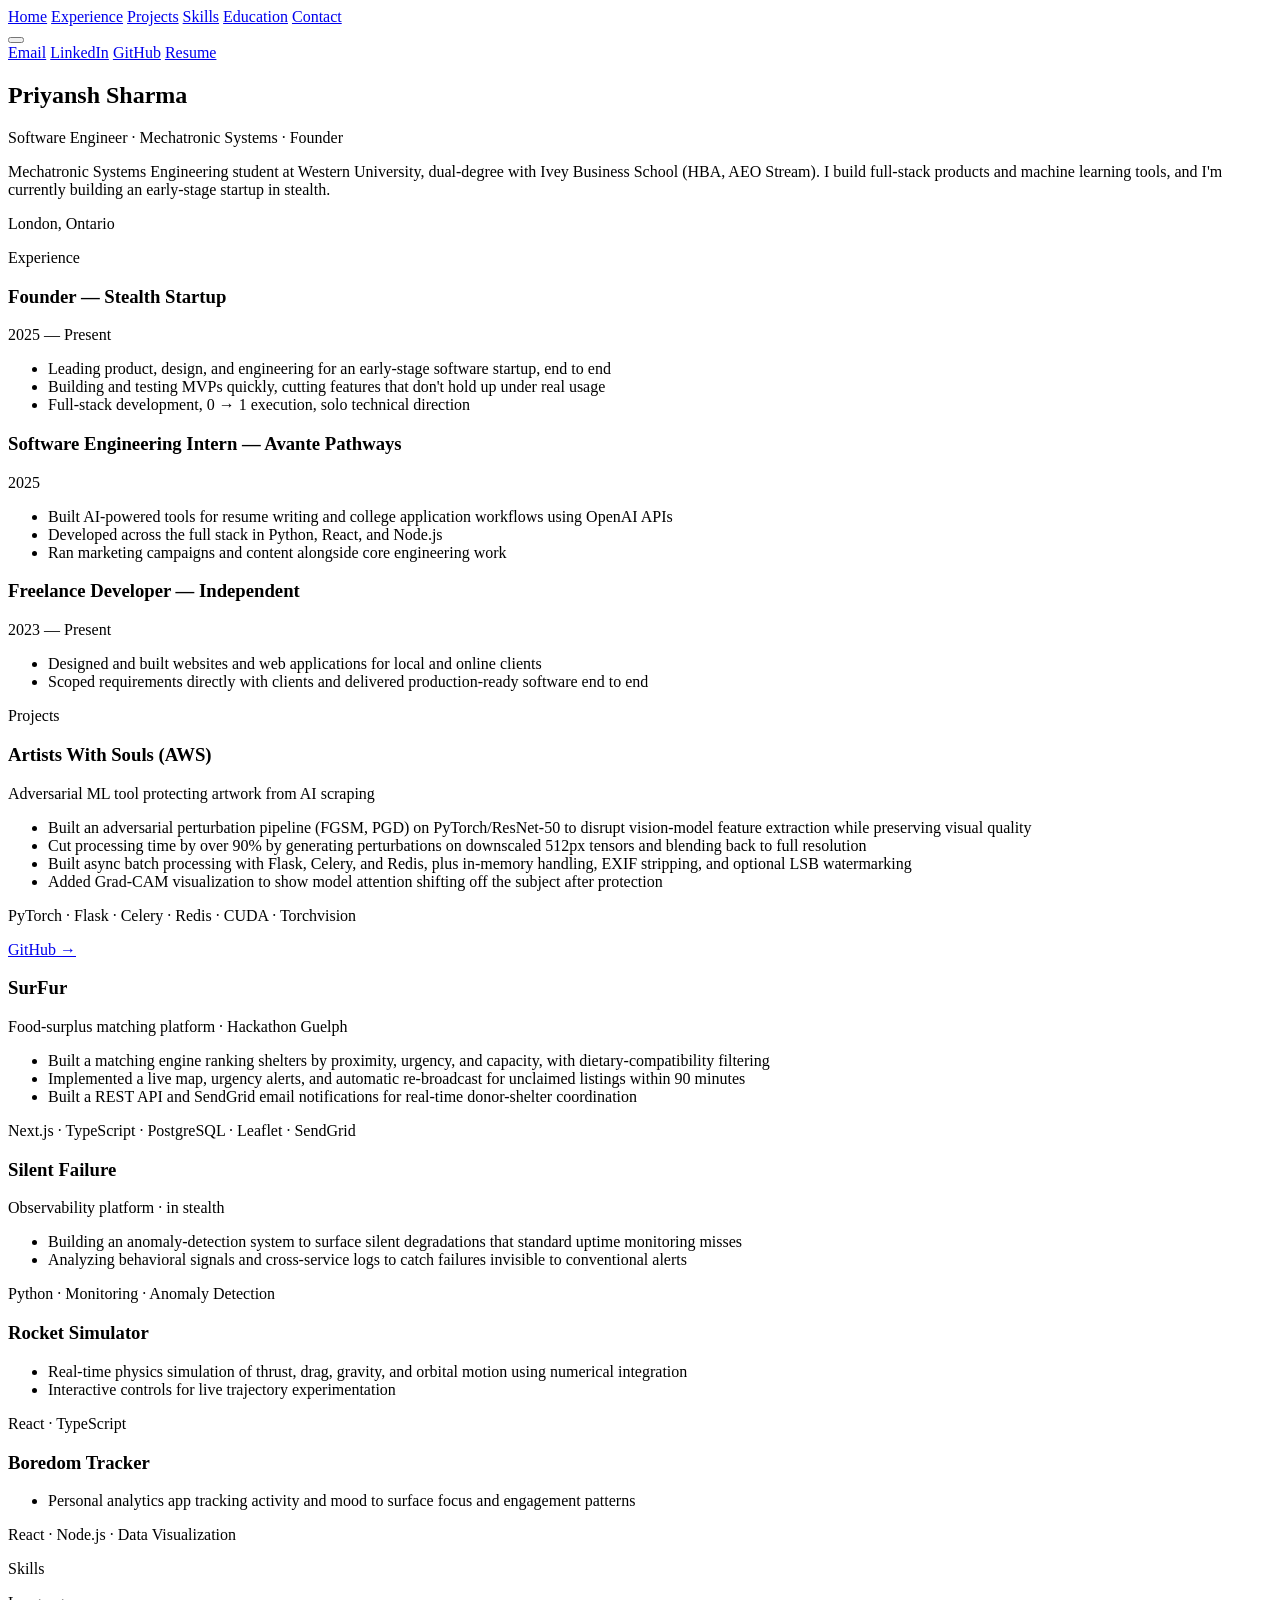
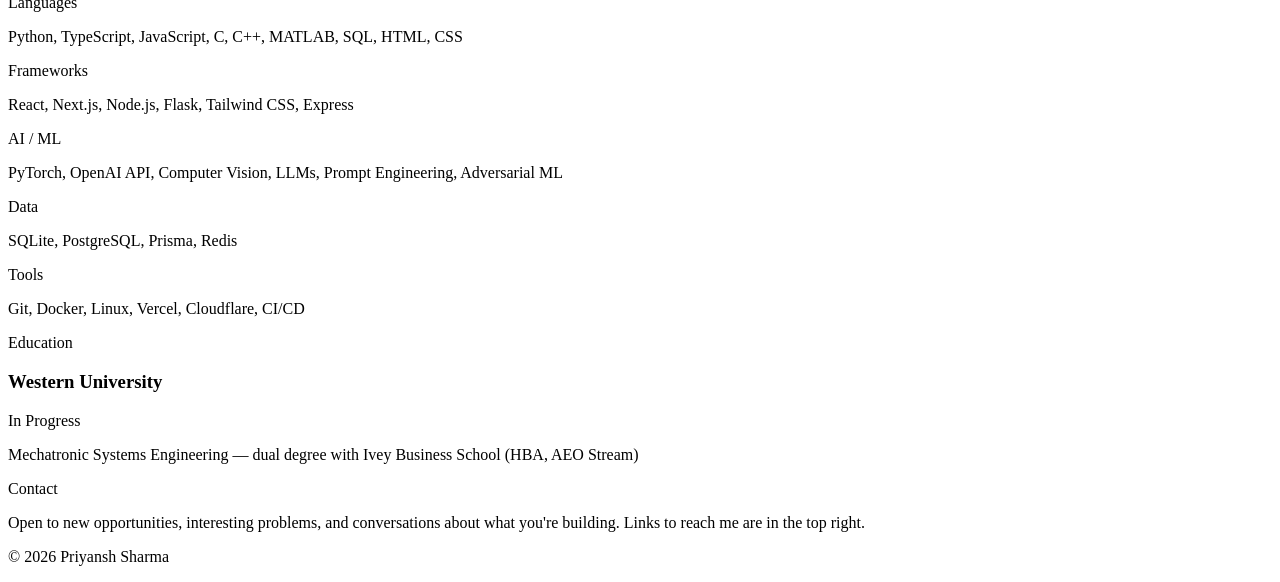
==== index.html @ 45453091 "Add index.html for personal portfolio website This commit adds a new HTML file for a personal portfo" ====
<!DOCTYPE html>
<html lang="en">
<head>
<meta charset="UTF-8" />
<meta name="viewport" content="width=device-width, initial-scale=1.0" />
<title>Priyansh Sharma — Engineer</title>
<meta name="description" content="Priyansh Sharma — Mechatronic Systems Engineering student at Western University (Ivey HBA, AEO Stream). Experience in software engineering, machine learning, and full-stack development." />
<meta name="keywords" content="Priyansh Sharma, software engineer, mechatronic systems engineering, Western University, Ivey HBA, machine learning, full stack developer, Python, React, PyTorch" />

<link rel="preconnect" href="https://fonts.googleapis.com">
<link rel="preconnect" href="https://fonts.gstatic.com" crossorigin>
<link href="https://fonts.googleapis.com/css2?family=Cormorant+Garamond:ital,wght@0,400;0,500;0,600;1,400;1,500&family=Inter:wght@400;500;600&family=JetBrains+Mono:wght@400;500&display=swap" rel="stylesheet">

<link rel="stylesheet" href="styles.css" />

<script type="application/ld+json">
{
  "@context": "https://schema.org",
  "@type": "Person",
  "name": "Priyansh Sharma",
  "jobTitle": "Software Engineer",
  "alumniOf": "Western University",
  "url": "https://priyansh.dev",
  "sameAs": ["https://github.com/PS12007", "https://linkedin.com/in/priyansh-sharma"],
  "knowsAbout": ["Software Engineering", "Machine Learning", "Full-Stack Development", "Mechatronic Systems Engineering"]
}
</script>
</head>
<body>

<div class="gradient-bg" id="gradientBg" aria-hidden="true"></div>

<header class="site-nav">
  <nav class="nav-links">
    <a href="#home">Home</a>
    <a href="#experience">Experience</a>
    <a href="#projects">Projects</a>
    <a href="#skills">Skills</a>
    <a href="#education">Education</a>
    <a href="#contact">Contact</a>
  </nav>
</header>

<div class="corner">
  <button class="palette-dot" id="paletteToggle" type="button" aria-label="Change background palette" aria-pressed="false"></button>
  <div class="corner-links">
    <a href="mailto:hello@priyansh.dev">Email</a>
    <a href="https://linkedin.com/in/priyansh-sharma" target="_blank" rel="noopener">LinkedIn</a>
    <a href="https://github.com/PS12007" target="_blank" rel="noopener">GitHub</a>
    <a href="resume.pdf" target="_blank" rel="noopener">Resume</a>
  </div>
</div>

<main>

  <section id="home" class="section hero">
    <h1 class="reveal">Priyansh Sharma</h1>
    <p class="hero-role reveal">Software Engineer · Mechatronic Systems · Founder</p>
    <p class="hero-bio reveal">Mechatronic Systems Engineering student at Western University, dual-degree with Ivey Business School (HBA, AEO Stream). I build full-stack products and machine learning tools, and I'm currently building an early-stage startup in stealth.</p>
    <p class="location reveal">London, Ontario</p>
  </section>

  <section id="experience" class="section">
    <p class="eyebrow reveal">Experience</p>

    <article class="entry reveal">
      <div class="entry-head">
        <h3>Founder — Stealth Startup</h3>
        <span class="entry-date">2025 — Present</span>
      </div>
      <ul>
        <li>Leading product, design, and engineering for an early-stage software startup, end to end</li>
        <li>Building and testing MVPs quickly, cutting features that don't hold up under real usage</li>
        <li>Full-stack development, 0 → 1 execution, solo technical direction</li>
      </ul>
    </article>

    <article class="entry reveal">
      <div class="entry-head">
        <h3>Software Engineering Intern — Avante Pathways</h3>
        <span class="entry-date">2025</span>
      </div>
      <ul>
        <li>Built AI-powered tools for resume writing and college application workflows using OpenAI APIs</li>
        <li>Developed across the full stack in Python, React, and Node.js</li>
        <li>Ran marketing campaigns and content alongside core engineering work</li>
      </ul>
    </article>

    <article class="entry reveal">
      <div class="entry-head">
        <h3>Freelance Developer — Independent</h3>
        <span class="entry-date">2023 — Present</span>
      </div>
      <ul>
        <li>Designed and built websites and web applications for local and online clients</li>
        <li>Scoped requirements directly with clients and delivered production-ready software end to end</li>
      </ul>
    </article>
  </section>

  <section id="projects" class="section">
    <p class="eyebrow reveal">Projects</p>

    <article class="project reveal">
      <div class="entry-head">
        <h3>Artists With Souls (AWS)</h3>
      </div>
      <p class="tagline">Adversarial ML tool protecting artwork from AI scraping</p>
      <ul>
        <li>Built an adversarial perturbation pipeline (FGSM, PGD) on PyTorch/ResNet-50 to disrupt vision-model feature extraction while preserving visual quality</li>
        <li>Cut processing time by over 90% by generating perturbations on downscaled 512px tensors and blending back to full resolution</li>
        <li>Built async batch processing with Flask, Celery, and Redis, plus in-memory handling, EXIF stripping, and optional LSB watermarking</li>
        <li>Added Grad-CAM visualization to show model attention shifting off the subject after protection</li>
      </ul>
      <p class="tags">PyTorch · Flask · Celery · Redis · CUDA · Torchvision</p>
      <a class="project-link" href="https://github.com/PS12007/Artists-with-souls---AWS" target="_blank" rel="noopener">GitHub →</a>
    </article>

    <article class="project reveal">
      <div class="entry-head">
        <h3>SurFur</h3>
      </div>
      <p class="tagline">Food-surplus matching platform · Hackathon Guelph</p>
      <ul>
        <li>Built a matching engine ranking shelters by proximity, urgency, and capacity, with dietary-compatibility filtering</li>
        <li>Implemented a live map, urgency alerts, and automatic re-broadcast for unclaimed listings within 90 minutes</li>
        <li>Built a REST API and SendGrid email notifications for real-time donor-shelter coordination</li>
      </ul>
      <p class="tags">Next.js · TypeScript · PostgreSQL · Leaflet · SendGrid</p>
    </article>

    <article class="project reveal">
      <div class="entry-head">
        <h3>Silent Failure</h3>
      </div>
      <p class="tagline">Observability platform · in stealth</p>
      <ul>
        <li>Building an anomaly-detection system to surface silent degradations that standard uptime monitoring misses</li>
        <li>Analyzing behavioral signals and cross-service logs to catch failures invisible to conventional alerts</li>
      </ul>
      <p class="tags">Python · Monitoring · Anomaly Detection</p>
    </article>

    <article class="project reveal">
      <div class="entry-head">
        <h3>Rocket Simulator</h3>
      </div>
      <ul>
        <li>Real-time physics simulation of thrust, drag, gravity, and orbital motion using numerical integration</li>
        <li>Interactive controls for live trajectory experimentation</li>
      </ul>
      <p class="tags">React · TypeScript</p>
    </article>

    <article class="project reveal">
      <div class="entry-head">
        <h3>Boredom Tracker</h3>
      </div>
      <ul>
        <li>Personal analytics app tracking activity and mood to surface focus and engagement patterns</li>
      </ul>
      <p class="tags">React · Node.js · Data Visualization</p>
    </article>
  </section>

  <section id="skills" class="section">
    <p class="eyebrow reveal">Skills</p>

    <div class="skill-row reveal">
      <p class="label">Languages</p>
      <p>Python, TypeScript, JavaScript, C, C++, MATLAB, SQL, HTML, CSS</p>
    </div>
    <div class="skill-row reveal">
      <p class="label">Frameworks</p>
      <p>React, Next.js, Node.js, Flask, Tailwind CSS, Express</p>
    </div>
    <div class="skill-row reveal">
      <p class="label">AI / ML</p>
      <p>PyTorch, OpenAI API, Computer Vision, LLMs, Prompt Engineering, Adversarial ML</p>
    </div>
    <div class="skill-row reveal">
      <p class="label">Data</p>
      <p>SQLite, PostgreSQL, Prisma, Redis</p>
    </div>
    <div class="skill-row reveal">
      <p class="label">Tools</p>
      <p>Git, Docker, Linux, Vercel, Cloudflare, CI/CD</p>
    </div>
  </section>

  <section id="education" class="section">
    <p class="eyebrow reveal">Education</p>
    <article class="entry reveal">
      <div class="entry-head">
        <h3>Western University</h3>
        <span class="entry-date">In Progress</span>
      </div>
      <p class="tagline">Mechatronic Systems Engineering — dual degree with Ivey Business School (HBA, AEO Stream)</p>
    </article>
  </section>

  <section id="contact" class="section">
    <p class="eyebrow reveal">Contact</p>
    <p class="hero-bio reveal">Open to new opportunities, interesting problems, and conversations about what you're building. Links to reach me are in the top right.</p>
  </section>

</main>

<footer class="site-footer">
  <p>© 2026 Priyansh Sharma</p>
</footer>

<script src="script.js"></script>
</body>
</html>
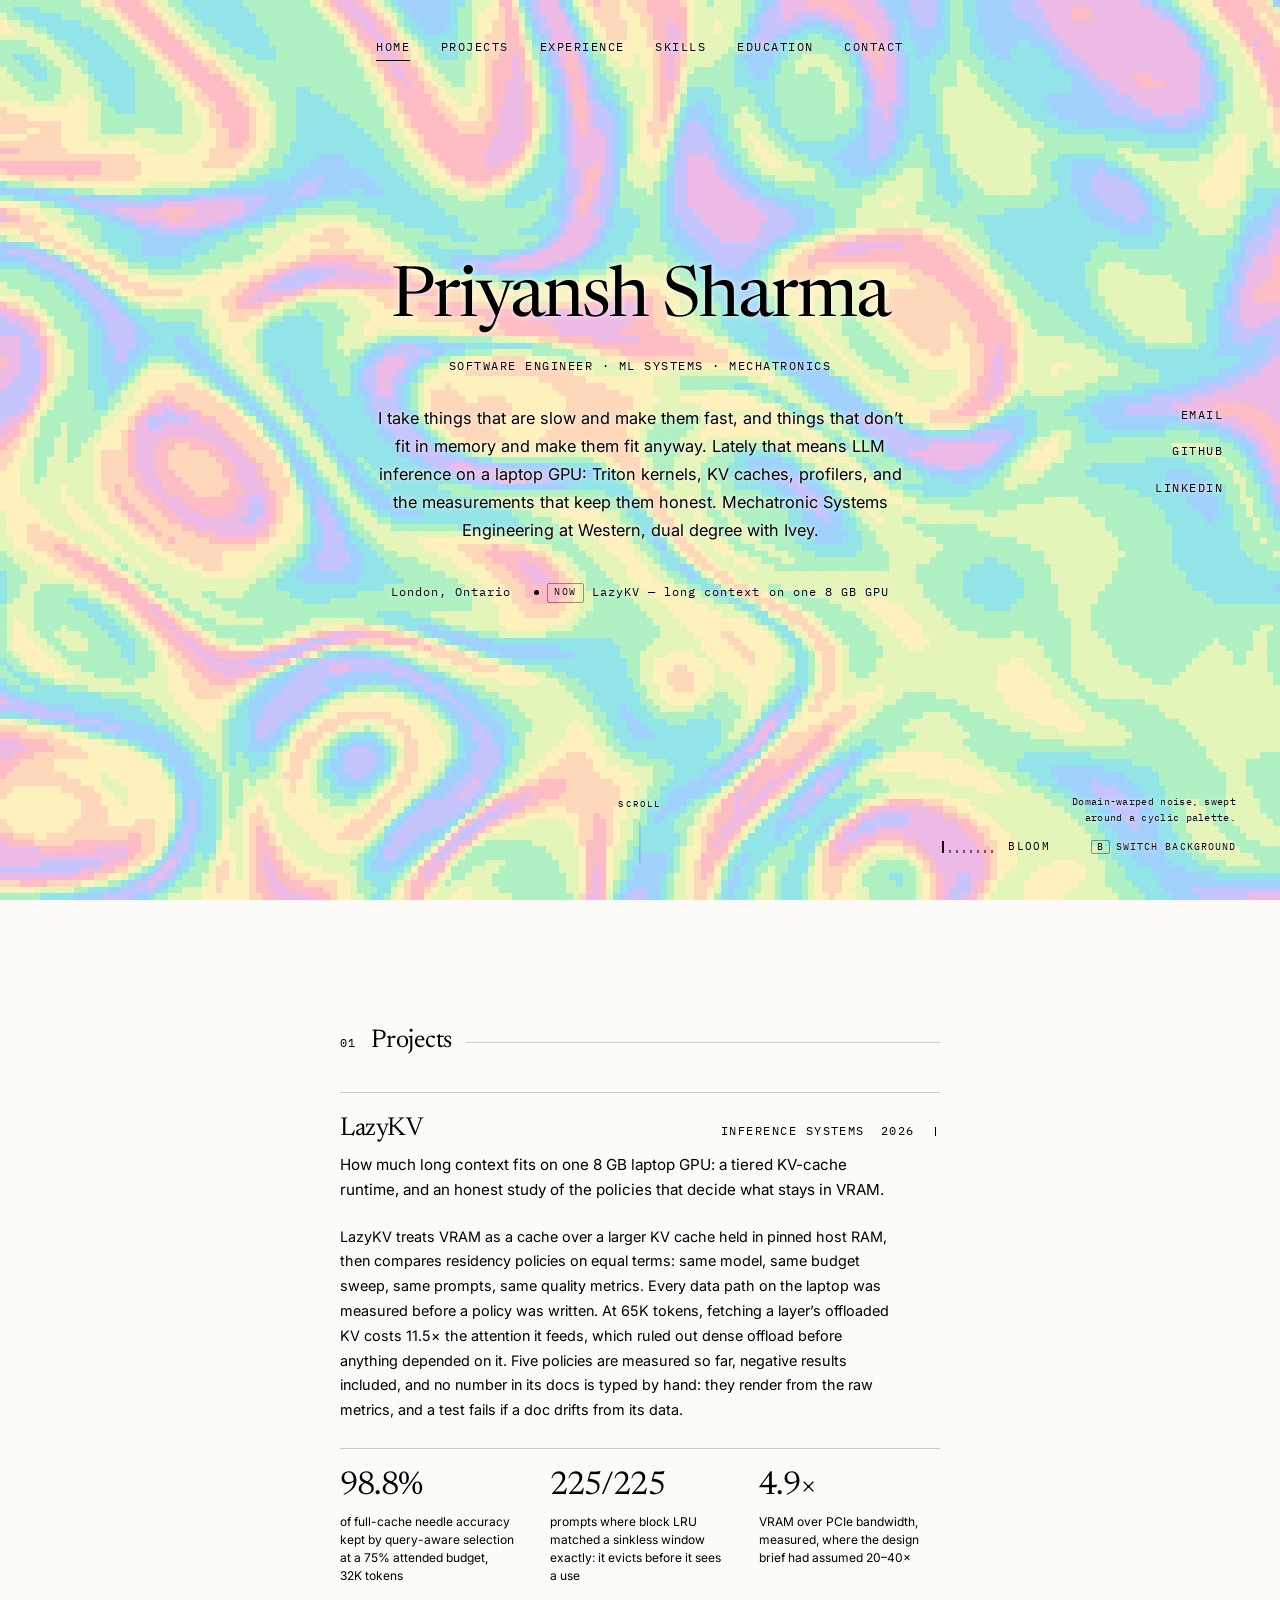
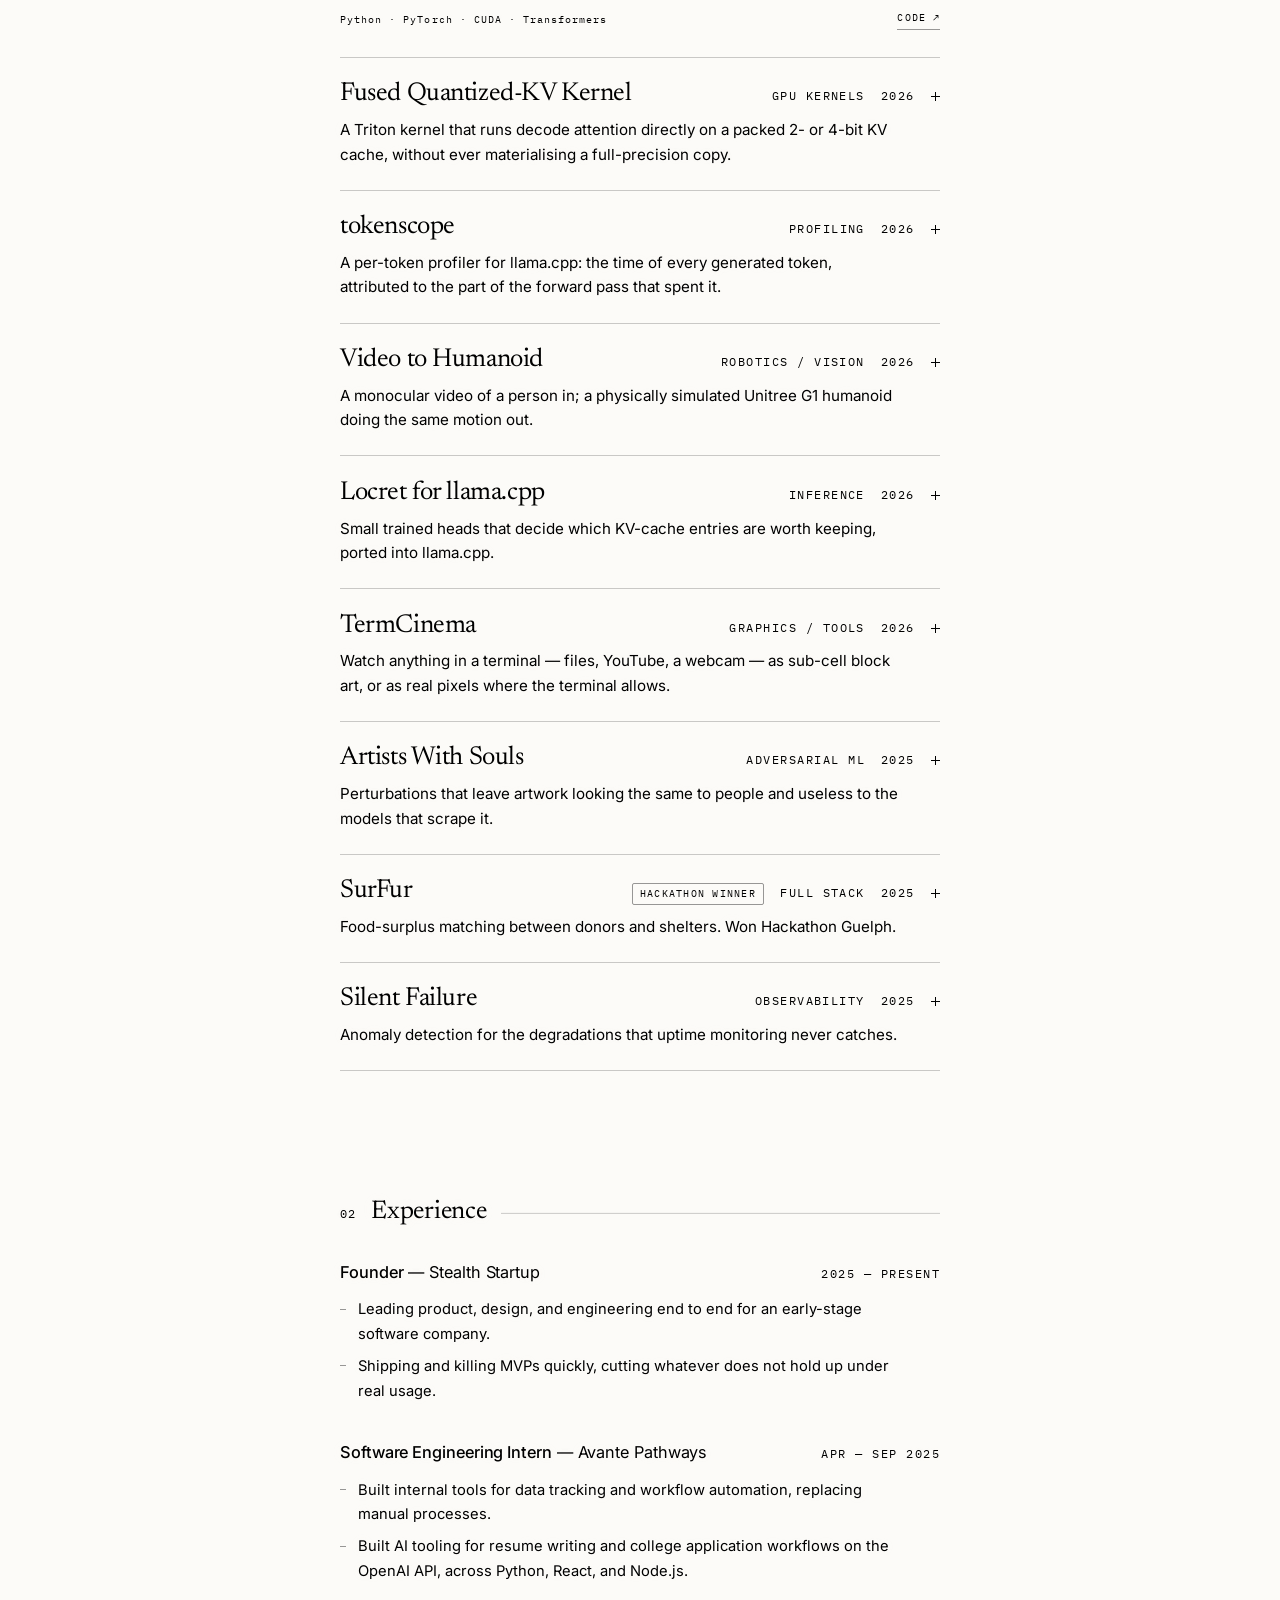
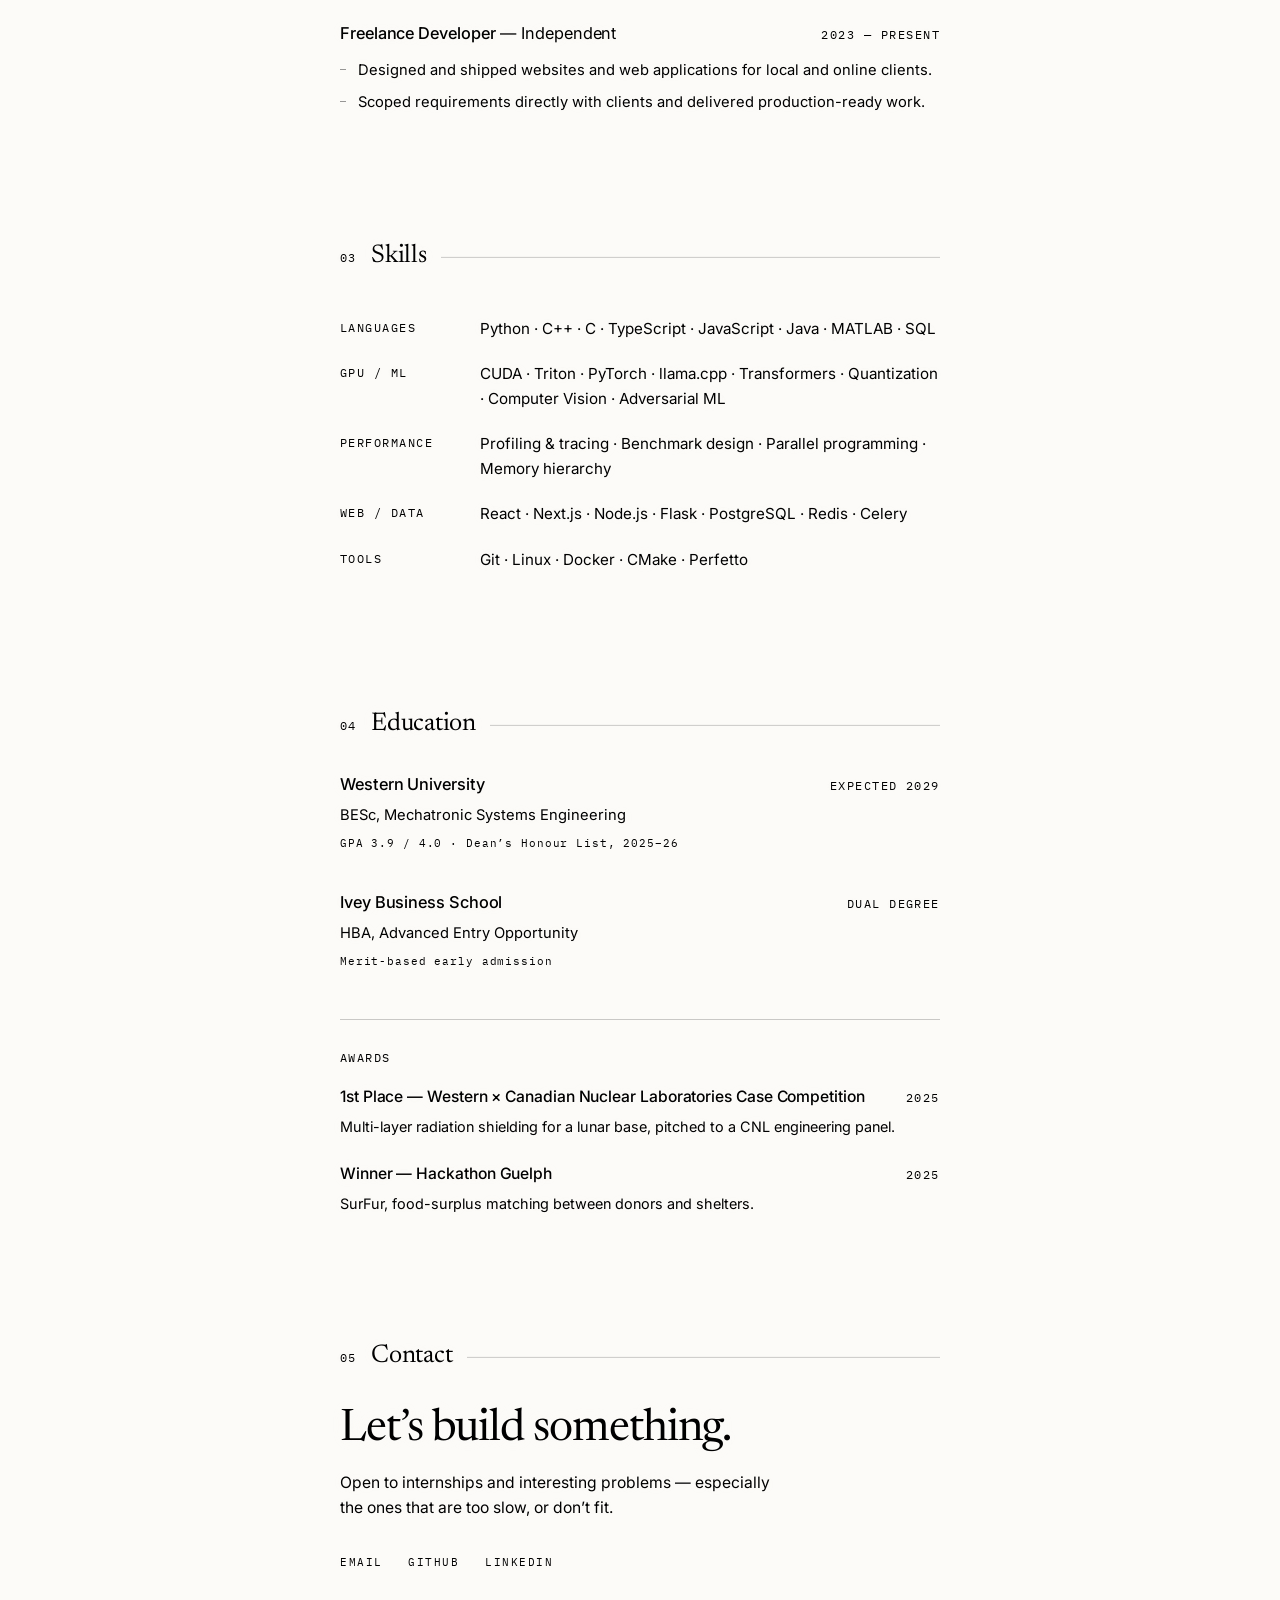
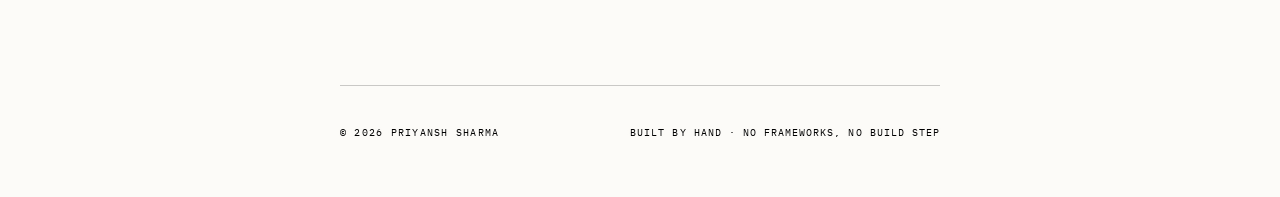
==== commit c3ebfcb9: "Redesign portfolio with interactive backgrounds and updated projects" ====
--- a/index.html
+++ b/index.html
@@ -1,216 +1,89 @@
-<!DOCTYPE html>
-<html lang="en">
-<head>
-<meta charset="UTF-8" />
-<meta name="viewport" content="width=device-width, initial-scale=1.0" />
-<title>Priyansh Sharma — Engineer</title>
-<meta name="description" content="Priyansh Sharma — Mechatronic Systems Engineering student at Western University (Ivey HBA, AEO Stream). Experience in software engineering, machine learning, and full-stack development." />
-<meta name="keywords" content="Priyansh Sharma, software engineer, mechatronic systems engineering, Western University, Ivey HBA, machine learning, full stack developer, Python, React, PyTorch" />
+<!doctype html>
+<html lang="en" data-theme="light">
+  <head>
+    <meta charset="utf-8" />
+    <meta name="viewport" content="width=device-width, initial-scale=1, viewport-fit=cover" />
+    <title>Priyansh Sharma</title>
+    <meta
+      name="description"
+      content="Priyansh Sharma — software engineer working on ML systems and LLM inference: Triton kernels, KV caches and profilers. Mechatronic Systems Engineering at Western University."
+    />
+    <meta name="theme-color" content="#f7f4ee" />
+    <link
+      rel="icon"
+      href="data:image/svg+xml,%3Csvg xmlns='http://www.w3.org/2000/svg' viewBox='0 0 64 64'%3E%3Cdefs%3E%3ClinearGradient id='d' x1='0' x2='1'%3E%3Cstop offset='0' stop-color='%236e2208'/%3E%3Cstop offset='.45' stop-color='%23e8792a'/%3E%3Cstop offset='1' stop-color='%23fff0d2'/%3E%3C/linearGradient%3E%3CradialGradient id='h'%3E%3Cstop offset='.5' stop-color='%23ff9f45' stop-opacity='0'/%3E%3Cstop offset='.62' stop-color='%23ffc27a'/%3E%3Cstop offset='.8' stop-color='%23d4561a' stop-opacity='.45'/%3E%3Cstop offset='1' stop-color='%23d4561a' stop-opacity='0'/%3E%3C/radialGradient%3E%3C/defs%3E%3Crect width='64' height='64' rx='14' fill='%2307070b'/%3E%3Ccircle cx='32' cy='31' r='22' fill='url(%23h)'/%3E%3Ccircle cx='32' cy='31' r='13.2' fill='%23000'/%3E%3Cellipse cx='32' cy='33' rx='29' ry='4.2' fill='url(%23d)'/%3E%3C/svg%3E"
+    />
+    <meta property="og:type" content="website" />
+    <meta property="og:title" content="Priyansh Sharma" />
+    <meta property="og:description" content="Software Engineer · ML Systems · Mechatronics" />
 
-<link rel="preconnect" href="https://fonts.googleapis.com">
-<link rel="preconnect" href="https://fonts.gstatic.com" crossorigin>
-<link href="https://fonts.googleapis.com/css2?family=Cormorant+Garamond:ital,wght@0,400;0,500;0,600;1,400;1,500&family=Inter:wght@400;500;600&family=JetBrains+Mono:wght@400;500&display=swap" rel="stylesheet">
+    <link rel="preconnect" href="https://fonts.googleapis.com" />
+    <link rel="preconnect" href="https://fonts.gstatic.com" crossorigin />
+    <link
+      href="https://fonts.googleapis.com/css2?family=Newsreader:ital,opsz,wght@0,6..72,200..400;1,6..72,300&family=Inter:wght@400;500&family=IBM+Plex+Mono:wght@400;500&display=swap"
+      rel="stylesheet"
+    />
 
-<link rel="stylesheet" href="styles.css" />
+    <link rel="stylesheet" href="css/base.css" />
+    <link rel="stylesheet" href="css/layout.css" />
+    <link rel="stylesheet" href="css/components.css" />
 
-<script type="application/ld+json">
-{
-  "@context": "https://schema.org",
-  "@type": "Person",
-  "name": "Priyansh Sharma",
-  "jobTitle": "Software Engineer",
-  "alumniOf": "Western University",
-  "url": "https://priyansh.dev",
-  "sameAs": ["https://github.com/PS12007", "https://linkedin.com/in/priyansh-sharma"],
-  "knowsAbout": ["Software Engineering", "Machine Learning", "Full-Stack Development", "Mechatronic Systems Engineering"]
-}
-</script>
-</head>
-<body>
+    <script>
+      /* Apply the palette of whichever background is about to load before
+         first paint, so a dark mode never flashes light. */
+      (function () {
+        var id = null;
+        try {
+          id = new URLSearchParams(location.search).get('bg') || sessionStorage.getItem('pf.background');
+        } catch (e) {}
+        var dark = { life: 1, snake: 1, horizon: 1, petri: 1 };
+        if (id && dark[id]) document.documentElement.dataset.theme = 'dark';
+      })();
+    </script>
+  </head>
 
-<div class="gradient-bg" id="gradientBg" aria-hidden="true"></div>
+  <body>
+    <a class="skip-link" href="#main">Skip to content</a>
 
-<header class="site-nav">
-  <nav class="nav-links">
-    <a href="#home">Home</a>
-    <a href="#experience">Experience</a>
-    <a href="#projects">Projects</a>
-    <a href="#skills">Skills</a>
-    <a href="#education">Education</a>
-    <a href="#contact">Contact</a>
-  </nav>
-</header>
+    <!-- Background canvases are mounted here by js/backgrounds/manager.js -->
+    <div id="backdrop" aria-hidden="true"></div>
 
-<div class="corner">
-  <button class="palette-dot" id="paletteToggle" type="button" aria-label="Change background palette" aria-pressed="false"></button>
-  <div class="corner-links">
-    <a href="mailto:hello@priyansh.dev">Email</a>
-    <a href="https://linkedin.com/in/priyansh-sharma" target="_blank" rel="noopener">LinkedIn</a>
-    <a href="https://github.com/PS12007" target="_blank" rel="noopener">GitHub</a>
-    <a href="resume.pdf" target="_blank" rel="noopener">Resume</a>
-  </div>
-</div>
+    <div id="app"></div>
 
-<main>
+    <noscript>
+      <div class="noscript">
+        <h1>Priyansh Sharma</h1>
+        <p>Software Engineer · ML Systems · Mechatronics</p>
+        <p>
+          <a href="mailto:priyanshcan@gmail.com">Email</a> ·
+          <a href="https://github.com/PS12007">GitHub</a> ·
+          <a href="https://www.linkedin.com/in/priyansh-sharma-ps12">LinkedIn</a>
+        </p>
+      </div>
+    </noscript>
 
-  <section id="home" class="section hero">
-    <h1 class="reveal">Priyansh Sharma</h1>
-    <p class="hero-role reveal">Software Engineer · Mechatronic Systems · Founder</p>
-    <p class="hero-bio reveal">Mechatronic Systems Engineering student at Western University, dual-degree with Ivey Business School (HBA, AEO Stream). I build full-stack products and machine learning tools, and I'm currently building an early-stage startup in stealth.</p>
-    <p class="location reveal">London, Ontario</p>
-  </section>
+    <!-- Order matters: libs, then backgrounds, then content, then boot. -->
+    <script defer src="js/lib/util.js"></script>
+    <script defer src="js/lib/noise.js"></script>
+    <script defer src="js/lib/pointer.js"></script>
 
-  <section id="experience" class="section">
-    <p class="eyebrow reveal">Experience</p>
+    <script defer src="js/backgrounds/base.js"></script>
+    <script defer src="js/backgrounds/pixel-bloom.js"></script>
+    <script defer src="js/backgrounds/life.js"></script>
+    <script defer src="js/backgrounds/prism.js"></script>
+    <script defer src="js/backgrounds/snake.js"></script>
+    <script defer src="js/backgrounds/pixel-waves.js"></script>
+    <script defer src="js/backgrounds/horizon.js"></script>
+    <script defer src="js/backgrounds/turing.js"></script>
+    <script defer src="js/backgrounds/petri.js"></script>
+    <script defer src="js/backgrounds/manager.js"></script>
 
-    <article class="entry reveal">
-      <div class="entry-head">
-        <h3>Founder — Stealth Startup</h3>
-        <span class="entry-date">2025 — Present</span>
-      </div>
-      <ul>
-        <li>Leading product, design, and engineering for an early-stage software startup, end to end</li>
-        <li>Building and testing MVPs quickly, cutting features that don't hold up under real usage</li>
-        <li>Full-stack development, 0 → 1 execution, solo technical direction</li>
-      </ul>
-    </article>
+    <script defer src="js/data/content.js"></script>
+    <script defer src="js/components/render.js"></script>
+    <script defer src="js/components/nav.js"></script>
+    <script defer src="js/components/switcher.js"></script>
+    <script defer src="js/components/reveal.js"></script>
 
-    <article class="entry reveal">
-      <div class="entry-head">
-        <h3>Software Engineering Intern — Avante Pathways</h3>
-        <span class="entry-date">2025</span>
-      </div>
-      <ul>
-        <li>Built AI-powered tools for resume writing and college application workflows using OpenAI APIs</li>
-        <li>Developed across the full stack in Python, React, and Node.js</li>
-        <li>Ran marketing campaigns and content alongside core engineering work</li>
-      </ul>
-    </article>
-
-    <article class="entry reveal">
-      <div class="entry-head">
-        <h3>Freelance Developer — Independent</h3>
-        <span class="entry-date">2023 — Present</span>
-      </div>
-      <ul>
-        <li>Designed and built websites and web applications for local and online clients</li>
-        <li>Scoped requirements directly with clients and delivered production-ready software end to end</li>
-      </ul>
-    </article>
-  </section>
-
-  <section id="projects" class="section">
-    <p class="eyebrow reveal">Projects</p>
-
-    <article class="project reveal">
-      <div class="entry-head">
-        <h3>Artists With Souls (AWS)</h3>
-      </div>
-      <p class="tagline">Adversarial ML tool protecting artwork from AI scraping</p>
-      <ul>
-        <li>Built an adversarial perturbation pipeline (FGSM, PGD) on PyTorch/ResNet-50 to disrupt vision-model feature extraction while preserving visual quality</li>
-        <li>Cut processing time by over 90% by generating perturbations on downscaled 512px tensors and blending back to full resolution</li>
-        <li>Built async batch processing with Flask, Celery, and Redis, plus in-memory handling, EXIF stripping, and optional LSB watermarking</li>
-        <li>Added Grad-CAM visualization to show model attention shifting off the subject after protection</li>
-      </ul>
-      <p class="tags">PyTorch · Flask · Celery · Redis · CUDA · Torchvision</p>
-      <a class="project-link" href="https://github.com/PS12007/Artists-with-souls---AWS" target="_blank" rel="noopener">GitHub →</a>
-    </article>
-
-    <article class="project reveal">
-      <div class="entry-head">
-        <h3>SurFur</h3>
-      </div>
-      <p class="tagline">Food-surplus matching platform · Hackathon Guelph</p>
-      <ul>
-        <li>Built a matching engine ranking shelters by proximity, urgency, and capacity, with dietary-compatibility filtering</li>
-        <li>Implemented a live map, urgency alerts, and automatic re-broadcast for unclaimed listings within 90 minutes</li>
-        <li>Built a REST API and SendGrid email notifications for real-time donor-shelter coordination</li>
-      </ul>
-      <p class="tags">Next.js · TypeScript · PostgreSQL · Leaflet · SendGrid</p>
-    </article>
-
-    <article class="project reveal">
-      <div class="entry-head">
-        <h3>Silent Failure</h3>
-      </div>
-      <p class="tagline">Observability platform · in stealth</p>
-      <ul>
-        <li>Building an anomaly-detection system to surface silent degradations that standard uptime monitoring misses</li>
-        <li>Analyzing behavioral signals and cross-service logs to catch failures invisible to conventional alerts</li>
-      </ul>
-      <p class="tags">Python · Monitoring · Anomaly Detection</p>
-    </article>
-
-    <article class="project reveal">
-      <div class="entry-head">
-        <h3>Rocket Simulator</h3>
-      </div>
-      <ul>
-        <li>Real-time physics simulation of thrust, drag, gravity, and orbital motion using numerical integration</li>
-        <li>Interactive controls for live trajectory experimentation</li>
-      </ul>
-      <p class="tags">React · TypeScript</p>
-    </article>
-
-    <article class="project reveal">
-      <div class="entry-head">
-        <h3>Boredom Tracker</h3>
-      </div>
-      <ul>
-        <li>Personal analytics app tracking activity and mood to surface focus and engagement patterns</li>
-      </ul>
-      <p class="tags">React · Node.js · Data Visualization</p>
-    </article>
-  </section>
-
-  <section id="skills" class="section">
-    <p class="eyebrow reveal">Skills</p>
-
-    <div class="skill-row reveal">
-      <p class="label">Languages</p>
-      <p>Python, TypeScript, JavaScript, C, C++, MATLAB, SQL, HTML, CSS</p>
-    </div>
-    <div class="skill-row reveal">
-      <p class="label">Frameworks</p>
-      <p>React, Next.js, Node.js, Flask, Tailwind CSS, Express</p>
-    </div>
-    <div class="skill-row reveal">
-      <p class="label">AI / ML</p>
-      <p>PyTorch, OpenAI API, Computer Vision, LLMs, Prompt Engineering, Adversarial ML</p>
-    </div>
-    <div class="skill-row reveal">
-      <p class="label">Data</p>
-      <p>SQLite, PostgreSQL, Prisma, Redis</p>
-    </div>
-    <div class="skill-row reveal">
-      <p class="label">Tools</p>
-      <p>Git, Docker, Linux, Vercel, Cloudflare, CI/CD</p>
-    </div>
-  </section>
-
-  <section id="education" class="section">
-    <p class="eyebrow reveal">Education</p>
-    <article class="entry reveal">
-      <div class="entry-head">
-        <h3>Western University</h3>
-        <span class="entry-date">In Progress</span>
-      </div>
-      <p class="tagline">Mechatronic Systems Engineering — dual degree with Ivey Business School (HBA, AEO Stream)</p>
-    </article>
-  </section>
-
-  <section id="contact" class="section">
-    <p class="eyebrow reveal">Contact</p>
-    <p class="hero-bio reveal">Open to new opportunities, interesting problems, and conversations about what you're building. Links to reach me are in the top right.</p>
-  </section>
-
-</main>
-
-<footer class="site-footer">
-  <p>© 2026 Priyansh Sharma</p>
-</footer>
-
-<script src="script.js"></script>
-</body>
+    <script defer src="js/main.js"></script>
+  </body>
 </html>
--- a/css/base.css
+++ b/css/base.css
@@ -0,0 +1,272 @@
+/* ==========================================================================
+   base.css — reset, design tokens, typography, and the background stage.
+   The colour system is driven entirely by [data-theme], which the background
+   manager sets from the active mode. Nothing else needs to know the mode.
+   ========================================================================== */
+
+*,
+*::before,
+*::after {
+  box-sizing: border-box;
+}
+
+html {
+  -webkit-text-size-adjust: 100%;
+  scroll-behavior: smooth;
+  scroll-padding-top: 7rem;
+}
+
+body,
+h1,
+h2,
+h3,
+p,
+ul,
+figure {
+  margin: 0;
+}
+
+ul {
+  padding: 0;
+  list-style: none;
+}
+
+button {
+  font: inherit;
+  color: inherit;
+  background: none;
+  border: 0;
+  padding: 0;
+  cursor: pointer;
+}
+
+img,
+canvas {
+  display: block;
+  max-width: 100%;
+}
+
+/* ---- tokens -------------------------------------------------------------- */
+
+:root {
+  --font-serif: 'Newsreader', Georgia, 'Times New Roman', serif;
+  --font-sans: 'Inter', -apple-system, BlinkMacSystemFont, 'Segoe UI', Roboto, sans-serif;
+  --font-mono: 'IBM Plex Mono', ui-monospace, SFMono-Regular, Menlo, Consolas, monospace;
+
+  /* Overwritten per mode by the background manager. */
+  --bg-base: #f2f0eb;
+  --bg-fade: 700ms;
+
+  --measure: 42rem;
+  --gutter: clamp(1.35rem, 5vw, 2.25rem);
+  --edge: clamp(1.35rem, 4vw, 2.75rem);
+
+  --ease: cubic-bezier(0.22, 0.61, 0.36, 1);
+  --tint: color-mix(in srgb, var(--ink) 6%, transparent);
+
+  /* The legibility halo. Nothing is cut out of the artwork behind the text:
+     cells, snakes and light run right up to and under every letter. Instead
+     each piece of type carries a soft shadow in the background's own base
+     colour, a few pixels deep, which is enough to lift it off anything that
+     passes beneath. It follows --bg-base, so it retints with every mode. */
+  --halo-core: color-mix(in srgb, var(--bg-base) 90%, transparent);
+  --halo-mid: color-mix(in srgb, var(--bg-base) 70%, transparent);
+  --halo-wide: color-mix(in srgb, var(--bg-base) 42%, transparent);
+  --halo: 0 0 1px var(--halo-core), 0 0 5px var(--halo-mid), 0 0 16px var(--halo-wide);
+}
+
+:root,
+:root[data-theme='light'] {
+  /* Every piece of text is pure black here and pure white in the dark
+     modes. Text sits directly on moving artwork, and greyed-down type is the
+     first thing to become unreadable over a busy field. Hierarchy comes from
+     size, weight and letter-spacing instead of from tint. The rules below
+     are hairlines rather than text, so they stay translucent. */
+  --ink: #000000;
+  --ink-2: #000000;
+  --ink-3: #000000;
+  --rule: rgba(0, 0, 0, 0.2);
+  --rule-strong: rgba(0, 0, 0, 0.4);
+  --grain-opacity: 0.035;
+}
+
+:root[data-theme='dark'] {
+  --ink: #ffffff;
+  --ink-2: #ffffff;
+  --ink-3: #ffffff;
+  --rule: rgba(255, 255, 255, 0.22);
+  --rule-strong: rgba(255, 255, 255, 0.42);
+  --grain-opacity: 0.05;
+  /* Bright pixels on black need a deeper halo than pastels on paper. */
+  --halo: 0 0 2px var(--halo-core), 0 0 6px var(--halo-core), 0 0 14px var(--halo-mid), 0 0 32px var(--halo-wide);
+}
+
+/* Black ink on paper is the one light mode as high-contrast as the dark
+   ones, so it gets the deeper halo too. */
+:root[data-bg='waves'] {
+  --halo: 0 0 2px var(--halo-core), 0 0 6px var(--halo-core), 0 0 14px var(--halo-mid), 0 0 32px var(--halo-wide);
+}
+
+/* ---- page ---------------------------------------------------------------- */
+
+body {
+  min-height: 100vh;
+  background-color: var(--bg-base);
+  color: var(--ink);
+  font-family: var(--font-sans);
+  font-size: 16.5px;
+  line-height: 1.62;
+  -webkit-font-smoothing: antialiased;
+  -moz-osx-font-smoothing: grayscale;
+  overflow-x: hidden;
+  transition: color 600ms var(--ease), background-color 600ms var(--ease);
+}
+
+/* ---- background stage ---------------------------------------------------- */
+
+#backdrop {
+  position: fixed;
+  inset: 0;
+  z-index: 0;
+  pointer-events: none;
+  background-color: var(--bg-base);
+  transition: background-color var(--bg-fade) var(--ease);
+}
+
+.bg-layer {
+  position: absolute;
+  inset: 0;
+  opacity: 1;
+  transition: opacity var(--bg-fade) var(--ease);
+}
+
+.bg-canvas {
+  position: absolute;
+  inset: 0;
+  width: 100%;
+  height: 100%;
+}
+
+/* Nearest-neighbour upscaling is what keeps the pixel modes crisp. */
+.bg-canvas.is-pixelated {
+  image-rendering: pixelated;
+  image-rendering: crisp-edges;
+}
+
+/* A single static grain layer over everything. Far cheaper than generating
+   noise per frame, and it also hides any banding in the gradient modes. */
+#backdrop::after {
+  content: '';
+  position: absolute;
+  inset: 0;
+  opacity: var(--grain-opacity);
+  pointer-events: none;
+  background-image: url("data:image/svg+xml,%3Csvg xmlns='http://www.w3.org/2000/svg' width='140' height='140'%3E%3Cfilter id='n'%3E%3CfeTurbulence type='fractalNoise' baseFrequency='0.85' numOctaves='3' stitchTiles='stitch'/%3E%3C/filter%3E%3Crect width='100%25' height='100%25' filter='url(%23n)'/%3E%3C/svg%3E");
+  transition: opacity var(--bg-fade) var(--ease);
+}
+
+/* ---- typography ---------------------------------------------------------- */
+
+/* Inherited, so everything inside these carries the halo. */
+.masthead,
+.side-links,
+.main,
+.switcher {
+  text-shadow: var(--halo);
+}
+
+h1,
+h2,
+h3 {
+  font-weight: 400;
+  line-height: 1.2;
+}
+
+a {
+  color: inherit;
+  text-decoration: none;
+}
+
+::selection {
+  background: var(--ink);
+  color: var(--bg-base);
+}
+
+/* Small uppercase monospace — used for every piece of metadata on the page. */
+.meta,
+.section-index,
+.hero-role,
+.entry-period,
+.project-category,
+.project-year,
+.skill-group,
+.nav-link,
+.side-link,
+.switcher-label,
+.project-badge,
+.awards-title {
+  font-family: var(--font-mono);
+  font-size: 0.72rem;
+  letter-spacing: 0.13em;
+  text-transform: uppercase;
+}
+
+/* ---- accessibility ------------------------------------------------------- */
+
+:focus-visible {
+  outline: 1px solid var(--ink);
+  outline-offset: 4px;
+  border-radius: 1px;
+}
+
+.visually-hidden {
+  position: absolute;
+  width: 1px;
+  height: 1px;
+  margin: -1px;
+  padding: 0;
+  overflow: hidden;
+  clip: rect(0 0 0 0);
+  clip-path: inset(50%);
+  white-space: nowrap;
+}
+
+.skip-link {
+  position: absolute;
+  top: 0.75rem;
+  left: 0.75rem;
+  z-index: 100;
+  padding: 0.5rem 0.9rem;
+  font-family: var(--font-mono);
+  font-size: 0.75rem;
+  background: var(--bg-base);
+  border: 1px solid var(--rule-strong);
+  transform: translateY(-200%);
+}
+
+.skip-link:focus {
+  transform: translateY(0);
+}
+
+.noscript {
+  position: relative;
+  z-index: 10;
+  padding: 4rem var(--gutter);
+  text-align: center;
+}
+
+/* ---- reduced motion ------------------------------------------------------ */
+
+@media (prefers-reduced-motion: reduce) {
+  html {
+    scroll-behavior: auto;
+  }
+
+  *,
+  *::before,
+  *::after {
+    animation-duration: 0.001ms !important;
+    animation-iteration-count: 1 !important;
+    transition-duration: 0.001ms !important;
+  }
+}
--- a/css/layout.css
+++ b/css/layout.css
@@ -0,0 +1,274 @@
+/* ==========================================================================
+   layout.css — the composition. A single centred column, a small nav above
+   it that becomes a left rail on wide screens, and the external links pinned
+   to the right edge. Everything sits on one continuous background, so
+   sections are separated by space rather than by panels.
+   ========================================================================== */
+
+.main {
+  position: relative;
+  z-index: 10;
+  width: 100%;
+  max-width: var(--measure);
+  margin: 0 auto;
+  padding: 0 var(--gutter) 0;
+}
+
+/* ---- masthead ------------------------------------------------------------ */
+
+.masthead {
+  position: fixed;
+  top: 0;
+  left: 0;
+  right: 0;
+  z-index: 20;
+  display: flex;
+  justify-content: center;
+  padding-top: 2rem;
+  /* Only the links themselves should catch the pointer. */
+  pointer-events: none;
+}
+
+.nav {
+  transition: opacity 190ms var(--ease);
+}
+
+/* Held at zero across the moment the layout swaps, so the change from a row
+   to a column is never seen mid-reflow. */
+.nav.is-swapping {
+  opacity: 0;
+}
+
+.nav-list {
+  display: flex;
+  gap: clamp(1.1rem, 2.4vw, 2rem);
+  pointer-events: auto;
+}
+
+/* Once the page scrolls the nav leaves the top of the screen and sits down
+   the left edge, where it stays out of the way of the reading column and
+   reads as a position indicator rather than a menu. Only on displays wide
+   enough that a left rail cannot crowd the text. */
+@media (min-width: 1000px) {
+  .masthead.is-docked {
+    top: 50%;
+    left: var(--edge);
+    right: auto;
+    justify-content: flex-start;
+    padding-top: 0;
+    transform: translateY(-50%);
+  }
+
+  .masthead.is-docked .nav-list {
+    flex-direction: column;
+    align-items: flex-start;
+    gap: 0.9rem;
+  }
+}
+
+/* Too narrow to dock: the nav belongs to the top of the page and scrolls
+   away with it, rather than floating over the text with a band behind it. */
+@media (max-width: 999px) {
+  .masthead {
+    position: absolute;
+  }
+}
+
+/* ---- external links ------------------------------------------------------ */
+
+.side-links {
+  position: fixed;
+  top: 50%;
+  right: var(--edge);
+  z-index: 20;
+  transform: translateY(-50%);
+}
+
+.side-list {
+  display: flex;
+  flex-direction: column;
+  align-items: flex-end;
+  gap: 0.6rem;
+}
+
+/* ---- hero ---------------------------------------------------------------- */
+
+.hero {
+  position: relative;
+  display: flex;
+  align-items: center;
+  justify-content: center;
+  min-height: 100vh;
+  min-height: 100svh;
+  /* Sits a touch above centre, which reads as more composed than dead centre. */
+  padding: 7rem 0 9rem;
+}
+
+.hero-inner {
+  text-align: center;
+  max-width: 36rem;
+}
+
+.hero-name {
+  font-family: var(--font-serif);
+  font-weight: 400;
+  font-size: clamp(2.7rem, 6.6vw, 4.35rem);
+  letter-spacing: -0.028em;
+  line-height: 1;
+}
+
+.hero-role {
+  margin-top: 1.35rem;
+  color: var(--ink-3);
+}
+
+.hero-intro {
+  margin: 1.8rem auto 0;
+  max-width: 33rem;
+  font-size: 1.02rem;
+  line-height: 1.72;
+  color: var(--ink-2);
+  text-wrap: pretty;
+}
+
+.hero-footer {
+  display: flex;
+  flex-wrap: wrap;
+  align-items: center;
+  justify-content: center;
+  gap: 0.75rem 1.4rem;
+  margin-top: 2.4rem;
+  font-family: var(--font-mono);
+  font-size: 0.72rem;
+  letter-spacing: 0.09em;
+  color: var(--ink-3);
+}
+
+/* ---- sections ------------------------------------------------------------ */
+
+.section {
+  padding-top: clamp(5.5rem, 14vh, 9rem);
+}
+
+.section-head {
+  display: flex;
+  align-items: baseline;
+  gap: 0.9rem;
+  margin-bottom: 2.2rem;
+}
+
+.section-index {
+  color: var(--ink-3);
+  line-height: 1;
+}
+
+.section-title {
+  font-family: var(--font-serif);
+  font-weight: 400;
+  font-size: 1.6rem;
+  letter-spacing: -0.012em;
+  white-space: nowrap;
+}
+
+/* Hairline that runs out to the edge of the column. */
+.section-rule {
+  flex: 1;
+  height: 1px;
+  background: var(--rule);
+  transform: translateY(-0.25em);
+}
+
+/* ---- footer -------------------------------------------------------------- */
+
+.footer {
+  display: flex;
+  flex-wrap: wrap;
+  justify-content: space-between;
+  gap: 0.6rem 1.5rem;
+  margin-top: clamp(5rem, 12vh, 7.5rem);
+  padding: 2.4rem 0 3.5rem;
+  border-top: 1px solid var(--rule);
+  font-family: var(--font-mono);
+  font-size: 0.65rem;
+  letter-spacing: 0.12em;
+  text-transform: uppercase;
+  color: var(--ink-3);
+}
+
+/* ==========================================================================
+   Narrow screens — simplify rather than compress. The nav becomes a
+   scrolling strip at the top of the page and the external links fold in
+   beneath it.
+   ========================================================================== */
+
+@media (max-width: 880px) {
+  .masthead {
+    position: relative;
+    padding-top: 1.15rem;
+    padding-bottom: 1.15rem;
+    justify-content: flex-start;
+  }
+
+  .nav {
+    width: 100%;
+    overflow-x: auto;
+    scrollbar-width: none;
+    -ms-overflow-style: none;
+    -webkit-overflow-scrolling: touch;
+  }
+
+  .nav::-webkit-scrollbar {
+    display: none;
+  }
+
+  .nav-list {
+    justify-content: flex-start;
+    padding: 0 var(--gutter);
+    gap: 1.35rem;
+  }
+
+  /* Positioned, not static: a static element paints beneath the fixed
+     background stage, however high its z-index. */
+  .side-links {
+    position: relative;
+    top: auto;
+    right: auto;
+    transform: none;
+    padding: 0 var(--gutter);
+    margin: 0.35rem 0 0;
+  }
+
+  .side-list {
+    flex-direction: row;
+    flex-wrap: wrap;
+    align-items: center;
+    justify-content: center;
+    gap: 0.5rem 1.5rem;
+  }
+
+  .hero {
+    /* The nav and links already occupy the top of the viewport. */
+    min-height: calc(100svh - 6rem);
+    flex-direction: column;
+    justify-content: center;
+    padding: 3rem 0 6.5rem;
+  }
+
+  .hero-inner {
+    max-width: none;
+  }
+}
+
+@media (max-width: 520px) {
+  .hero-intro {
+    font-size: 0.94rem;
+  }
+
+  .section-head {
+    margin-bottom: 1.9rem;
+  }
+
+  .footer {
+    flex-direction: column;
+  }
+}
--- a/css/components.css
+++ b/css/components.css
@@ -0,0 +1,798 @@
+/* ==========================================================================
+   components.css — the pieces. Interactions here are deliberately small:
+   a rule that draws itself, a mark that steps sideways, a row that opens.
+   ========================================================================== */
+
+/* ---- navigation ---------------------------------------------------------- */
+
+.nav-link {
+  position: relative;
+  display: inline-block;
+  padding: 0.35rem 0;
+  color: var(--ink-2);
+  white-space: nowrap;
+  transition: color 320ms var(--ease);
+}
+
+.nav-link::after {
+  content: '';
+  position: absolute;
+  left: 0;
+  bottom: 0.1rem;
+  width: 100%;
+  height: 1px;
+  background: currentColor;
+  transform: scaleX(0);
+  transform-origin: left;
+  transition: transform 380ms var(--ease);
+}
+
+.nav-link:hover,
+.nav-link.is-active {
+  color: var(--ink);
+}
+
+.nav-link:hover::after,
+.nav-link.is-active::after {
+  transform: scaleX(1);
+}
+
+/* ---- external links ------------------------------------------------------ */
+
+.side-link {
+  display: inline-flex;
+  align-items: center;
+  gap: 0.4rem;
+  color: var(--ink-2);
+  transition: color 320ms var(--ease);
+}
+
+.side-link:hover {
+  color: var(--ink);
+}
+
+.side-link-mark {
+  font-size: 0.75em;
+  opacity: 0;
+  transform: translate(-3px, 2px);
+  transition: opacity 320ms var(--ease), transform 320ms var(--ease);
+}
+
+.side-link:hover .side-link-mark,
+.side-link:focus-visible .side-link-mark {
+  opacity: 1;
+  transform: translate(0, 0);
+}
+
+/* ---- hero ---------------------------------------------------------------- */
+
+.hero-status {
+  display: inline-flex;
+  flex-wrap: wrap;
+  align-items: center;
+  justify-content: center;
+  gap: 0.35rem 0.5rem;
+}
+
+.hero-status-label {
+  padding: 0.05rem 0.4rem 0.1rem;
+  border: 1px solid var(--rule-strong);
+  border-radius: 2px;
+  font-size: 0.6rem;
+  letter-spacing: 0.14em;
+  text-transform: uppercase;
+}
+
+.status-dot {
+  width: 5px;
+  height: 5px;
+  border-radius: 50%;
+  background: var(--ink-2);
+  animation: status-pulse 3.6s var(--ease) infinite;
+}
+
+@keyframes status-pulse {
+  0%,
+  100% {
+    opacity: 0.45;
+  }
+  50% {
+    opacity: 1;
+  }
+}
+
+/* A hairline that keeps dropping, under the fold of the opening screen. */
+.hero-cue {
+  position: absolute;
+  left: 50%;
+  bottom: clamp(1.5rem, 4vh, 2.6rem);
+  display: flex;
+  flex-direction: column;
+  align-items: center;
+  gap: 0.7rem;
+  font-family: var(--font-mono);
+  font-size: 0.58rem;
+  letter-spacing: 0.24em;
+  text-transform: uppercase;
+  color: var(--ink-3);
+  transform: translateX(-50%);
+  opacity: 0;
+  animation: cue-in 1000ms 1.4s var(--ease) forwards;
+}
+
+.hero-cue-line {
+  position: relative;
+  width: 1px;
+  height: 42px;
+  overflow: hidden;
+  background: var(--rule);
+}
+
+.hero-cue-line::after {
+  content: '';
+  position: absolute;
+  left: 0;
+  top: 0;
+  width: 100%;
+  height: 45%;
+  background: var(--ink);
+  transform: translateY(-100%);
+  animation: cue-drop 2.4s var(--ease) infinite;
+}
+
+/* The switcher already owns the bottom of a small screen, and nobody on a
+   phone needs telling to scroll. */
+@media (max-width: 880px) {
+  .hero-cue {
+    display: none;
+  }
+}
+
+@keyframes cue-in {
+  to {
+    opacity: 1;
+  }
+}
+
+@keyframes cue-drop {
+  0% {
+    transform: translateY(-100%);
+  }
+  70%,
+  100% {
+    transform: translateY(230%);
+  }
+}
+
+/* ---- entries (experience, education) ------------------------------------- */
+
+.entry + .entry {
+  margin-top: 2.5rem;
+}
+
+.entry-head {
+  display: flex;
+  align-items: baseline;
+  justify-content: space-between;
+  gap: 1.25rem;
+}
+
+.entry-role {
+  font-size: 1.02rem;
+  font-weight: 500;
+  letter-spacing: -0.005em;
+}
+
+.entry-org {
+  font-weight: 400;
+  color: var(--ink-2);
+}
+
+.entry-period {
+  flex: none;
+  color: var(--ink-3);
+  white-space: nowrap;
+}
+
+.entry-notes {
+  display: grid;
+  gap: 0.45rem;
+  margin-top: 0.85rem;
+}
+
+.entry-notes li {
+  position: relative;
+  padding-left: 1.1rem;
+  font-size: 0.92rem;
+  line-height: 1.68;
+  color: var(--ink-2);
+  text-wrap: pretty;
+}
+
+/* A short rule instead of a bullet — quieter, and it lines up with the grid. */
+.entry-notes li::before {
+  content: '';
+  position: absolute;
+  left: 0;
+  top: 0.78em;
+  width: 6px;
+  height: 1px;
+  background: var(--rule-strong);
+}
+
+.entry-detail {
+  margin-top: 0.55rem;
+  font-size: 0.92rem;
+  color: var(--ink-2);
+}
+
+.entry-meta {
+  margin-top: 0.45rem;
+  font-family: var(--font-mono);
+  font-size: 0.68rem;
+  letter-spacing: 0.08em;
+  color: var(--ink-3);
+}
+
+/* ---- awards -------------------------------------------------------------- */
+
+.awards {
+  margin-top: 3rem;
+  padding-top: 2rem;
+  border-top: 1px solid var(--rule);
+}
+
+.awards-title {
+  margin-bottom: 1.3rem;
+  font-weight: 400;
+  line-height: 1;
+  color: var(--ink-3);
+}
+
+.award + .award {
+  margin-top: 1.4rem;
+}
+
+.award-name {
+  font-size: 0.98rem;
+  font-weight: 500;
+  letter-spacing: -0.005em;
+  text-wrap: balance;
+}
+
+.award-note {
+  margin-top: 0.35rem;
+  font-size: 0.9rem;
+  line-height: 1.6;
+  color: var(--ink-2);
+}
+
+/* ---- projects ------------------------------------------------------------ */
+
+/* Every project shows its title and a one-line summary. Opening it reveals
+   the detail, the measured numbers, and where the code lives. */
+.project {
+  border-top: 1px solid var(--rule);
+}
+
+.project:last-child {
+  border-bottom: 1px solid var(--rule);
+}
+
+.project-head {
+  display: flex;
+  align-items: baseline;
+  gap: 1.25rem;
+  width: 100%;
+  padding: 1.4rem 0 0;
+  text-align: left;
+}
+
+.project-title {
+  flex: 1;
+  min-width: 0;
+  font-family: var(--font-serif);
+  font-weight: 400;
+  font-size: 1.62rem;
+  line-height: 1.15;
+  letter-spacing: -0.016em;
+  transition: transform 420ms var(--ease);
+}
+
+.project-meta {
+  display: flex;
+  align-items: baseline;
+  gap: 1rem;
+  flex: none;
+  color: var(--ink-3);
+}
+
+.project-badge {
+  padding: 0.12rem 0.45rem 0.14rem;
+  border: 1px solid var(--rule-strong);
+  border-radius: 2px;
+  font-size: 0.6rem;
+}
+
+.project-year {
+  color: var(--ink-3);
+}
+
+.project-plus {
+  position: relative;
+  width: 9px;
+  height: 9px;
+  transform: translateY(1px);
+  transition: transform 420ms var(--ease);
+}
+
+.project-plus::before,
+.project-plus::after {
+  content: '';
+  position: absolute;
+  inset: 0;
+  margin: auto;
+  background: var(--ink-3);
+}
+
+.project-plus::before {
+  width: 9px;
+  height: 1px;
+}
+
+.project-plus::after {
+  width: 1px;
+  height: 9px;
+  transition: opacity 300ms var(--ease);
+}
+
+.project-summary {
+  max-width: 35rem;
+  padding: 0.5rem 0 1.4rem;
+  font-size: 0.95rem;
+  line-height: 1.62;
+  color: var(--ink-2);
+  text-wrap: pretty;
+  cursor: pointer;
+}
+
+/* Collapse via grid rows so the panel animates to its own height. */
+.project-body {
+  display: grid;
+  grid-template-rows: 0fr;
+  transition: grid-template-rows 560ms var(--ease);
+}
+
+.project-body-inner {
+  min-height: 0;
+  overflow: hidden;
+  opacity: 0;
+  transition: opacity 420ms var(--ease);
+}
+
+.project.is-open .project-body {
+  grid-template-rows: 1fr;
+}
+
+.project.is-open .project-body-inner {
+  opacity: 1;
+  transition-delay: 90ms;
+}
+
+.project.is-open .project-plus {
+  transform: translateY(1px) rotate(90deg);
+}
+
+.project.is-open .project-plus::after {
+  opacity: 0;
+}
+
+@media (hover: hover) {
+  .project-head:hover .project-title {
+    transform: translateX(5px);
+  }
+
+  .project-head:hover .project-plus {
+    transform: translateY(1px) rotate(90deg);
+  }
+}
+
+.project-detail {
+  max-width: 35rem;
+  font-size: 0.9rem;
+  line-height: 1.72;
+  color: var(--ink-2);
+  text-wrap: pretty;
+}
+
+/* The numbers. Big figures in the display face, each with the condition it
+   was measured under directly beneath it. */
+.project-stats {
+  display: grid;
+  grid-template-columns: repeat(auto-fit, minmax(9.5rem, 1fr));
+  gap: 1.3rem 1.8rem;
+  margin: 1.6rem 0 0;
+  padding-top: 1.35rem;
+  border-top: 1px solid var(--rule);
+}
+
+.stat {
+  min-width: 0;
+}
+
+.stat-value {
+  font-family: var(--font-serif);
+  font-weight: 400;
+  font-size: 2.05rem;
+  line-height: 1;
+  letter-spacing: -0.025em;
+  white-space: nowrap;
+  font-variant-numeric: lining-nums;
+}
+
+.stat-label {
+  margin: 0.6rem 0 0;
+  font-size: 0.75rem;
+  line-height: 1.5;
+  color: var(--ink-2);
+  text-wrap: pretty;
+}
+
+.project-foot {
+  display: flex;
+  flex-wrap: wrap;
+  align-items: center;
+  justify-content: space-between;
+  gap: 0.8rem 1.5rem;
+  margin-top: 1.5rem;
+  padding-bottom: 1.7rem;
+}
+
+.project-tech {
+  font-family: var(--font-mono);
+  font-size: 0.65rem;
+  letter-spacing: 0.1em;
+  color: var(--ink-3);
+}
+
+.project-link {
+  display: inline-flex;
+  align-items: center;
+  gap: 0.35rem;
+  padding-bottom: 0.15rem;
+  font-family: var(--font-mono);
+  font-size: 0.65rem;
+  letter-spacing: 0.14em;
+  text-transform: uppercase;
+  color: var(--ink-2);
+  border-bottom: 1px solid var(--rule-strong);
+  transition: color 320ms var(--ease), border-color 320ms var(--ease);
+}
+
+.project-link:hover {
+  color: var(--ink);
+  border-color: var(--ink);
+}
+
+.project-link-mark {
+  transition: transform 320ms var(--ease);
+}
+
+.project-link:hover .project-link-mark {
+  transform: translate(2px, -2px);
+}
+
+/* ---- skills -------------------------------------------------------------- */
+
+.skill-row {
+  display: grid;
+  grid-template-columns: 7.5rem 1fr;
+  gap: 1.25rem;
+  padding: 0.65rem 0;
+}
+
+.skill-group {
+  color: var(--ink-3);
+  line-height: 1.9;
+}
+
+.skill-items {
+  font-size: 0.95rem;
+  color: var(--ink-2);
+  text-wrap: pretty;
+}
+
+/* ---- contact ------------------------------------------------------------- */
+
+.contact-headline {
+  font-family: var(--font-serif);
+  font-weight: 400;
+  font-size: clamp(2rem, 4.6vw, 2.8rem);
+  line-height: 1.05;
+  letter-spacing: -0.024em;
+}
+
+.contact-note {
+  max-width: 28rem;
+  margin-top: 1rem;
+  font-size: 0.98rem;
+  color: var(--ink-2);
+  text-wrap: pretty;
+}
+
+.contact-links {
+  display: flex;
+  flex-wrap: wrap;
+  gap: 1.6rem;
+  margin-top: 2.1rem;
+}
+
+.contact-link {
+  position: relative;
+  font-family: var(--font-mono);
+  font-size: 0.688rem;
+  letter-spacing: 0.14em;
+  text-transform: uppercase;
+  color: var(--ink-2);
+  padding-bottom: 0.3rem;
+  transition: color 320ms var(--ease);
+}
+
+.contact-link::after {
+  content: '';
+  position: absolute;
+  left: 0;
+  bottom: 0;
+  width: 100%;
+  height: 1px;
+  background: currentColor;
+  transform: scaleX(0);
+  transform-origin: left;
+  transition: transform 380ms var(--ease);
+}
+
+.contact-link:hover {
+  color: var(--ink);
+}
+
+.contact-link:hover::after {
+  transform: scaleX(1);
+}
+
+/* ---- footer -------------------------------------------------------------- */
+
+.footer-note {
+  letter-spacing: 0.1em;
+}
+
+/* ---- background switcher ------------------------------------------------- */
+
+.switcher {
+  position: fixed;
+  right: var(--edge);
+  bottom: var(--edge);
+  z-index: 30;
+  display: flex;
+  flex-direction: column;
+  align-items: flex-end;
+  gap: 0.75rem;
+  /* Only the controls catch the pointer; the caption is see-through. */
+  pointer-events: none;
+}
+
+.switcher-row {
+  display: flex;
+  align-items: center;
+  gap: 0.75rem;
+  pointer-events: auto;
+}
+
+/* What the current background is. Surfaces after a change or on hover. */
+.switcher-caption {
+  max-width: 19rem;
+  font-family: var(--font-mono);
+  font-size: 0.64rem;
+  line-height: 1.6;
+  letter-spacing: 0.03em;
+  text-align: right;
+  text-wrap: balance;
+  color: var(--ink);
+  opacity: 0;
+  transform: translateY(4px);
+  transition: opacity 480ms var(--ease), transform 480ms var(--ease);
+}
+
+.switcher.is-showing .switcher-caption {
+  opacity: 1;
+  transform: none;
+}
+
+/* Bars rather than dots: the active one simply stands taller, which reads as
+   a position along a track without needing a container to sit in. Each bar
+   is a button with a hit area far wider than the bar itself. */
+.switcher-ticks {
+  display: flex;
+  align-items: flex-end;
+  height: 16px;
+  color: var(--ink-3);
+}
+
+.switcher-tick {
+  position: relative;
+  width: 7px;
+  height: 16px;
+}
+
+.switcher-tick::before {
+  content: '';
+  position: absolute;
+  left: 2px;
+  bottom: 2px;
+  width: 2px;
+  height: 3px;
+  background: currentColor;
+  opacity: 0.55;
+  transition: height 380ms var(--ease), opacity 380ms var(--ease);
+}
+
+.switcher-tick:hover::before {
+  height: 7px;
+  opacity: 0.9;
+}
+
+.switcher-tick.is-active::before {
+  height: 12px;
+  opacity: 1;
+}
+
+.switcher-button {
+  display: flex;
+  align-items: center;
+  color: var(--ink-3);
+  transition: color 320ms var(--ease);
+}
+
+.switcher-button:hover,
+.switcher.is-showing .switcher-button {
+  color: var(--ink);
+}
+
+.switcher-label {
+  font-family: var(--font-mono);
+  font-size: 0.68rem;
+  letter-spacing: 0.13em;
+  text-transform: uppercase;
+  /* Reserved so the hint beside it does not shuffle as modes change. */
+  min-width: 4.4rem;
+  text-align: left;
+}
+
+.switcher-hint {
+  display: flex;
+  align-items: center;
+  gap: 0.4rem;
+  font-family: var(--font-mono);
+  font-size: 0.6rem;
+  letter-spacing: 0.11em;
+  text-transform: uppercase;
+  color: var(--ink-3);
+}
+
+.switcher-key {
+  padding: 1px 5px 2px;
+  font-family: inherit;
+  font-size: 0.6rem;
+  line-height: 1;
+  border: 1px solid var(--rule-strong);
+  border-radius: 2px;
+}
+
+/* ---- scroll reveal ------------------------------------------------------- */
+
+.reveal {
+  opacity: 0;
+  transform: translateY(10px);
+  transition: opacity 900ms var(--ease), transform 900ms var(--ease);
+}
+
+.reveal.is-in {
+  opacity: 1;
+  transform: none;
+}
+
+/* The one place a stagger earns itself: the opening screen. */
+.hero-inner.reveal > * {
+  opacity: 0;
+  transform: translateY(8px);
+  transition: opacity 900ms var(--ease), transform 900ms var(--ease);
+}
+
+.hero-inner.reveal.is-in > * {
+  opacity: 1;
+  transform: none;
+}
+
+.hero-inner.reveal > *:nth-child(2) {
+  transition-delay: 90ms;
+}
+.hero-inner.reveal > *:nth-child(3) {
+  transition-delay: 180ms;
+}
+.hero-inner.reveal > *:nth-child(4) {
+  transition-delay: 270ms;
+}
+
+@media (prefers-reduced-motion: reduce) {
+  .reveal,
+  .hero-inner.reveal > * {
+    opacity: 1;
+    transform: none;
+  }
+
+  .status-dot,
+  .hero-cue-line::after {
+    animation: none;
+    opacity: 1;
+  }
+
+  .hero-cue {
+    animation: none;
+    opacity: 1;
+  }
+}
+
+/* ---- narrow screens ------------------------------------------------------ */
+
+@media (max-width: 640px) {
+  .entry-head {
+    flex-direction: column;
+    gap: 0.3rem;
+  }
+
+  .project-head {
+    flex-wrap: wrap;
+    gap: 0.45rem 1rem;
+  }
+
+  .project-title {
+    flex-basis: 100%;
+    font-size: 1.42rem;
+  }
+
+  .project-meta {
+    width: 100%;
+    justify-content: flex-start;
+  }
+
+  .project-plus {
+    margin-left: auto;
+  }
+
+  .stat-value {
+    font-size: 1.75rem;
+  }
+
+  .skill-row {
+    grid-template-columns: 1fr;
+    gap: 0.35rem;
+    padding: 0.8rem 0;
+  }
+
+  .switcher {
+    bottom: 1.1rem;
+    right: 1.1rem;
+  }
+
+  .switcher-caption {
+    max-width: 15rem;
+  }
+
+  /* No keyboard to press B on. */
+  .switcher-hint {
+    display: none;
+  }
+
+  .switcher-label {
+    min-width: 0;
+  }
+}
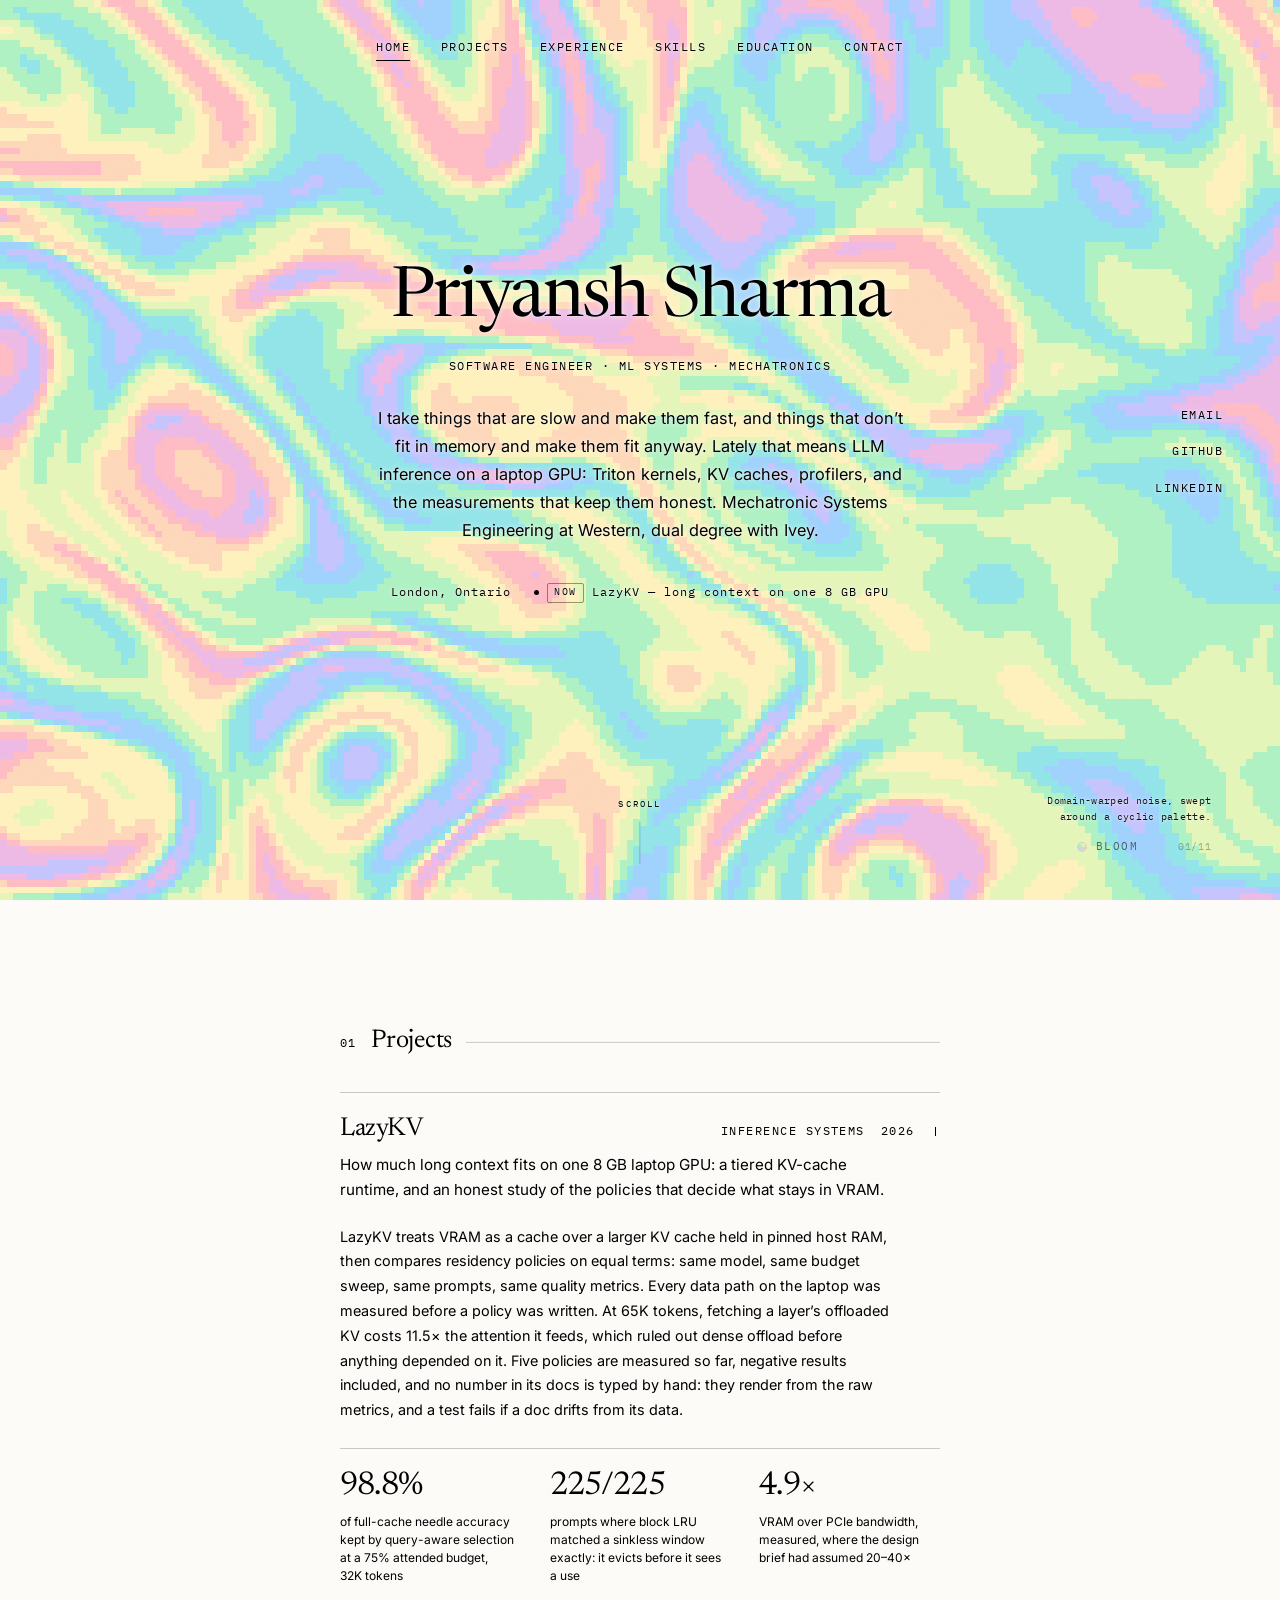
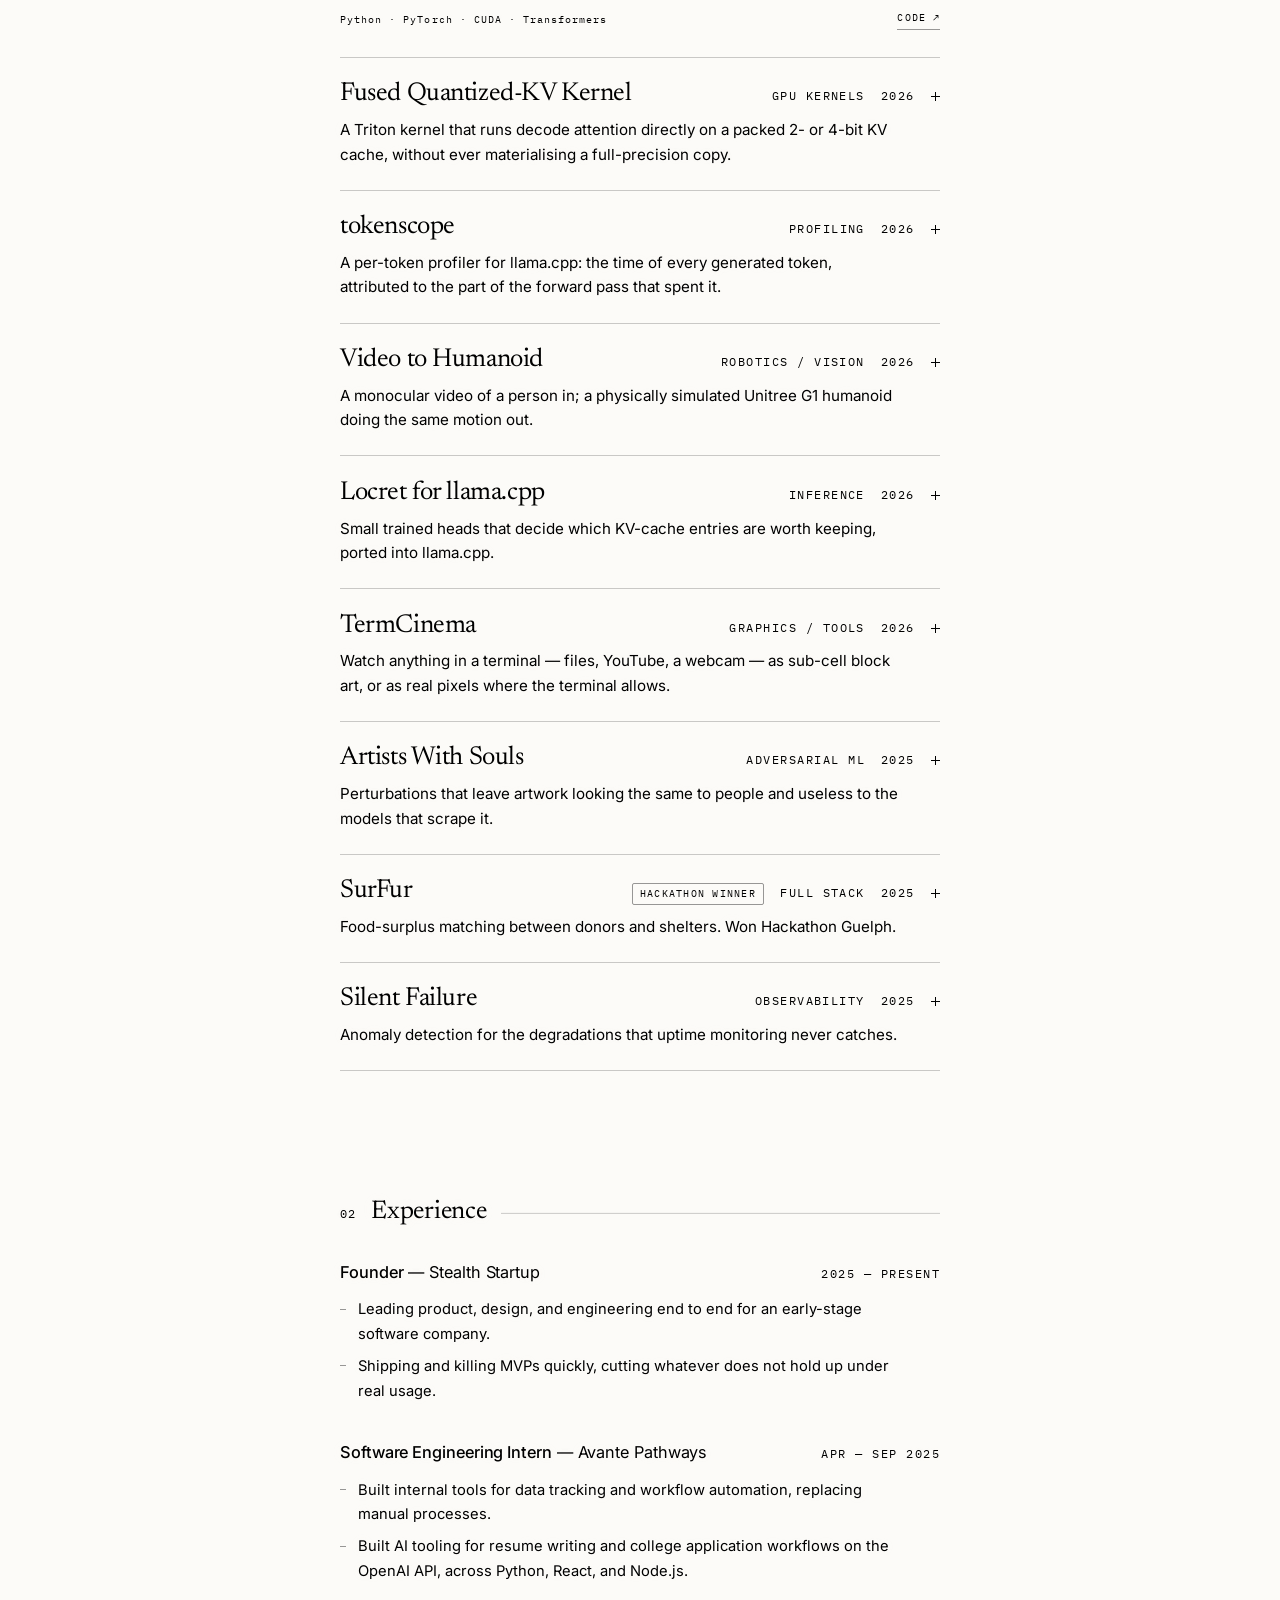
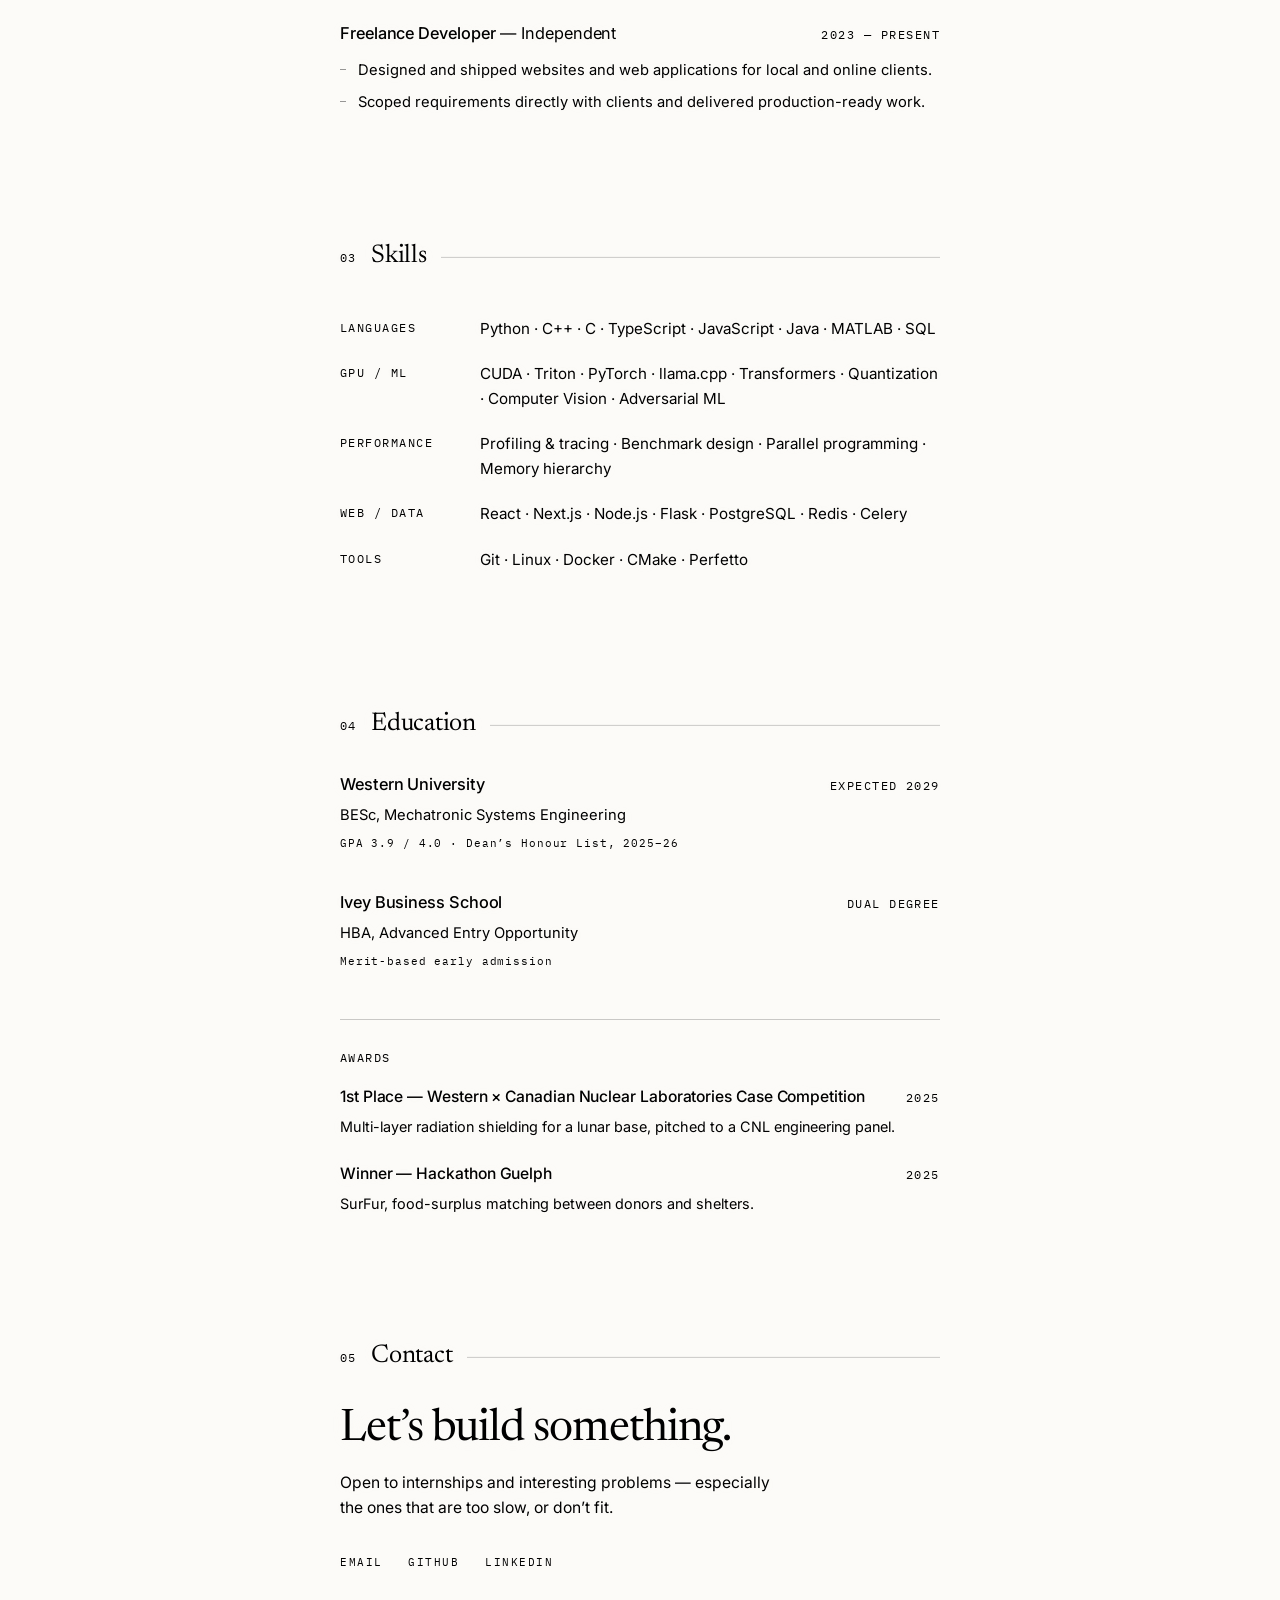
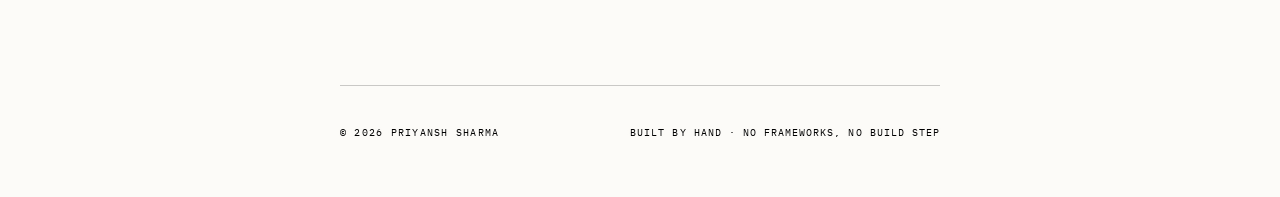
==== commit d414c185: "Add Galaxies, Smoke and Starlings backgrounds, rework the switcher Three new modes join the cycle: S" ====
--- a/index.html
+++ b/index.html
@@ -36,7 +36,7 @@
         try {
           id = new URLSearchParams(location.search).get('bg') || sessionStorage.getItem('pf.background');
         } catch (e) {}
-        var dark = { life: 1, snake: 1, horizon: 1, petri: 1 };
+        var dark = { life: 1, snake: 1, horizon: 1, petri: 1, galaxies: 1, smoke: 1 };
         if (id && dark[id]) document.documentElement.dataset.theme = 'dark';
       })();
     </script>
@@ -76,6 +76,9 @@
     <script defer src="js/backgrounds/horizon.js"></script>
     <script defer src="js/backgrounds/turing.js"></script>
     <script defer src="js/backgrounds/petri.js"></script>
+    <script defer src="js/backgrounds/galaxies.js"></script>
+    <script defer src="js/backgrounds/smoke.js"></script>
+    <script defer src="js/backgrounds/starlings.js"></script>
     <script defer src="js/backgrounds/manager.js"></script>
 
     <script defer src="js/data/content.js"></script>
--- a/css/base.css
+++ b/css/base.css
@@ -202,7 +202,6 @@
 .skill-group,
 .nav-link,
 .side-link,
-.switcher-label,
 .project-badge,
 .awards-title {
   font-family: var(--font-mono);
--- a/css/components.css
+++ b/css/components.css
@@ -567,124 +567,258 @@
 
 /* ---- background switcher ------------------------------------------------- */
 
+/* Tucked into the corner and deliberately quiet: small type, a swatch and
+   two arrows, no panel behind any of it, held at part opacity until the
+   pointer comes near. It carries the same halo as the rest of the type. */
 .switcher {
   position: fixed;
-  right: var(--edge);
-  bottom: var(--edge);
+  right: calc(var(--edge) - 0.35rem);
+  bottom: calc(var(--edge) - 0.5rem);
   z-index: 30;
-  display: flex;
-  flex-direction: column;
-  align-items: flex-end;
-  gap: 0.75rem;
+  font-family: var(--font-mono);
+  color: var(--ink);
   /* Only the controls catch the pointer; the caption is see-through. */
   pointer-events: none;
 }
 
-.switcher-row {
+/* The bar is the only thing in flow. The caption and the list are hung
+   above it, each anchored by its bottom edge, so a caption of a different
+   length never nudges the list under the pointer. */
+.switcher-bar {
+  position: relative;
   display: flex;
   align-items: center;
-  gap: 0.75rem;
   pointer-events: auto;
-}
-
-/* What the current background is. Surfaces after a change or on hover. */
+  opacity: 0.56;
+  transition: opacity 420ms var(--ease);
+}
+
+.switcher:hover .switcher-bar,
+.switcher:focus-within .switcher-bar,
+.switcher.is-open .switcher-bar {
+  opacity: 1;
+}
+
+.switcher-current {
+  display: inline-flex;
+  align-items: center;
+  gap: 0.6rem;
+  padding: 0.5rem 0.3rem;
+  font-size: 0.68rem;
+  letter-spacing: 0.13em;
+  text-transform: uppercase;
+}
+
+/* Reserved to the longest name, so the arrows never shuffle. */
+.switcher-name {
+  min-width: 6.7em;
+  text-align: left;
+}
+
+.switcher-count {
+  font-size: 0.6rem;
+  letter-spacing: 0.06em;
+  opacity: 0.55;
+  font-variant-numeric: tabular-nums;
+}
+
+.switcher-swatch {
+  flex: none;
+  width: 8px;
+  height: 8px;
+  border-radius: 50%;
+  background: var(--swatch, currentColor);
+  box-shadow: 0 0 0 1px var(--rule), 0 0 8px var(--halo-mid);
+  transition: box-shadow 320ms var(--ease);
+}
+
+.switcher-step {
+  display: grid;
+  place-items: center;
+  width: 1.6rem;
+  height: 2rem;
+  opacity: 0;
+  transition: opacity 320ms var(--ease), transform 320ms var(--ease);
+}
+
+.switcher-step.is-prev {
+  transform: translateX(5px);
+}
+
+.switcher-step.is-next {
+  transform: translateX(-5px);
+}
+
+.switcher:hover .switcher-step,
+.switcher:focus-within .switcher-step,
+.switcher.is-open .switcher-step {
+  opacity: 0.6;
+  transform: none;
+}
+
+.switcher .switcher-step:hover,
+.switcher .switcher-step:focus-visible {
+  opacity: 1;
+}
+
+.switcher-chevron {
+  width: 6px;
+  height: 6px;
+  border-top: 1px solid currentColor;
+  border-right: 1px solid currentColor;
+  transform: translateX(-1px) rotate(45deg);
+  filter: drop-shadow(0 0 2px var(--halo-core));
+}
+
+.is-prev .switcher-chevron {
+  transform: translateX(1px) rotate(-135deg);
+}
+
+/* What the background is. Surfaces after a change, on hover, and for
+   whichever mode is pointed at in the list, above which it then sits. */
 .switcher-caption {
+  position: absolute;
+  right: 1.9rem;
+  bottom: calc(100% + 0.3rem);
+  width: max-content;
   max-width: 19rem;
-  font-family: var(--font-mono);
   font-size: 0.64rem;
   line-height: 1.6;
   letter-spacing: 0.03em;
   text-align: right;
   text-wrap: balance;
-  color: var(--ink);
   opacity: 0;
   transform: translateY(4px);
-  transition: opacity 480ms var(--ease), transform 480ms var(--ease);
+  transition: opacity 480ms var(--ease), transform 480ms var(--ease), bottom 420ms var(--ease);
+}
+
+.switcher.is-open .switcher-caption {
+  bottom: calc(100% + var(--menu-h, 0px) + 0.8rem);
 }
 
 .switcher.is-showing .switcher-caption {
-  opacity: 1;
+  opacity: 0.92;
   transform: none;
 }
 
-/* Bars rather than dots: the active one simply stands taller, which reads as
-   a position along a track without needing a container to sit in. Each bar
-   is a button with a hit area far wider than the bar itself. */
-.switcher-ticks {
-  display: flex;
-  align-items: flex-end;
-  height: 16px;
-  color: var(--ink-3);
-}
-
-.switcher-tick {
-  position: relative;
-  width: 7px;
-  height: 16px;
-}
-
-.switcher-tick::before {
-  content: '';
+/* The full list, opening upward from the name. Columns are fixed widths,
+   so indices, names and swatches line up without a table. */
+.switcher-menu {
   position: absolute;
-  left: 2px;
-  bottom: 2px;
-  width: 2px;
-  height: 3px;
-  background: currentColor;
-  opacity: 0.55;
-  transition: height 380ms var(--ease), opacity 380ms var(--ease);
-}
-
-.switcher-tick:hover::before {
-  height: 7px;
-  opacity: 0.9;
-}
-
-.switcher-tick.is-active::before {
-  height: 12px;
-  opacity: 1;
-}
-
-.switcher-button {
-  display: flex;
+  right: 1.6rem;
+  bottom: calc(100% + 0.2rem);
+  display: grid;
+  justify-items: end;
+  max-height: calc(100vh - 7rem);
+  overflow-y: auto;
+  scrollbar-width: none;
+  visibility: hidden;
+  pointer-events: none;
+  transition: visibility 0s linear 360ms;
+}
+
+.switcher.is-open .switcher-menu {
+  visibility: visible;
+  pointer-events: auto;
+  transition-delay: 0s;
+}
+
+.switcher-option {
+  display: grid;
+  grid-template-columns: 1.3rem 6.7em 8px;
   align-items: center;
-  color: var(--ink-3);
-  transition: color 320ms var(--ease);
-}
-
-.switcher-button:hover,
-.switcher.is-showing .switcher-button {
-  color: var(--ink);
-}
-
-.switcher-label {
-  font-family: var(--font-mono);
-  font-size: 0.68rem;
+  column-gap: 0.6rem;
+  padding: 0.26rem 0.3rem;
+  font-size: 0.66rem;
   letter-spacing: 0.13em;
   text-transform: uppercase;
-  /* Reserved so the hint beside it does not shuffle as modes change. */
-  min-width: 4.4rem;
   text-align: left;
+  opacity: 0;
+  transform: translateY(6px);
+  transition: opacity 240ms var(--ease), transform 360ms var(--ease);
+}
+
+/* Opens from the bottom up: the nearest entries arrive first. */
+.switcher.is-open .switcher-option {
+  opacity: 0.55;
+  transform: none;
+  transition-delay: calc(var(--d, 0) * 16ms);
+}
+
+.switcher.is-open .switcher-option:hover,
+.switcher.is-open .switcher-option:focus-visible,
+.switcher.is-open .switcher-option[aria-checked='true'] {
+  opacity: 1;
+}
+
+.switcher-option-index {
+  font-size: 0.56rem;
+  letter-spacing: 0.06em;
+  opacity: 0.6;
+  font-variant-numeric: tabular-nums;
+}
+
+/* The live mode's swatch wears a ring, like a selected radio. */
+.switcher-option[aria-checked='true'] .switcher-swatch {
+  box-shadow: 0 0 0 2px var(--bg-base), 0 0 0 3px var(--ink);
 }
 
 .switcher-hint {
   display: flex;
   align-items: center;
-  gap: 0.4rem;
-  font-family: var(--font-mono);
-  font-size: 0.6rem;
-  letter-spacing: 0.11em;
+  gap: 0.45rem;
+  margin-top: 0.55rem;
+  padding: 0 0.3rem;
+  font-size: 0.56rem;
+  letter-spacing: 0.1em;
   text-transform: uppercase;
-  color: var(--ink-3);
+  opacity: 0;
+  transition: opacity 240ms var(--ease);
+}
+
+.switcher.is-open .switcher-hint {
+  opacity: 0.55;
+  transition-delay: 200ms;
+}
+
+.switcher-hint span + .switcher-key {
+  margin-left: 0.45rem;
 }
 
 .switcher-key {
-  padding: 1px 5px 2px;
+  padding: 1px 4px 2px;
   font-family: inherit;
-  font-size: 0.6rem;
+  font-size: 0.56rem;
   line-height: 1;
   border: 1px solid var(--rule-strong);
   border-radius: 2px;
+}
+
+/* The list opens over the column of external links on the right edge;
+   they step aside until it closes. */
+@media (min-width: 881px) {
+  .side-links {
+    transition: opacity 320ms var(--ease), visibility 0s linear 0s;
+  }
+
+  .is-choosing-background .side-links {
+    opacity: 0;
+    visibility: hidden;
+    transition: opacity 240ms var(--ease), visibility 0s linear 240ms;
+  }
+}
+
+/* No hover on a touchscreen: the arrows stay in view, and the keyboard
+   hint has nothing to say. */
+@media (hover: none) {
+  .switcher-step {
+    opacity: 0.6;
+    transform: none;
+  }
+
+  .switcher-hint {
+    display: none;
+  }
 }
 
 /* ---- scroll reveal ------------------------------------------------------- */
@@ -779,20 +913,19 @@
   }
 
   .switcher {
-    bottom: 1.1rem;
-    right: 1.1rem;
+    right: 0.55rem;
+    bottom: 0.45rem;
   }
 
   .switcher-caption {
     max-width: 15rem;
   }
 
-  /* No keyboard to press B on. */
-  .switcher-hint {
-    display: none;
-  }
-
-  .switcher-label {
+  .switcher-name {
     min-width: 0;
   }
-}
+
+  .switcher-option {
+    grid-template-columns: 1.3rem auto 8px;
+  }
+}
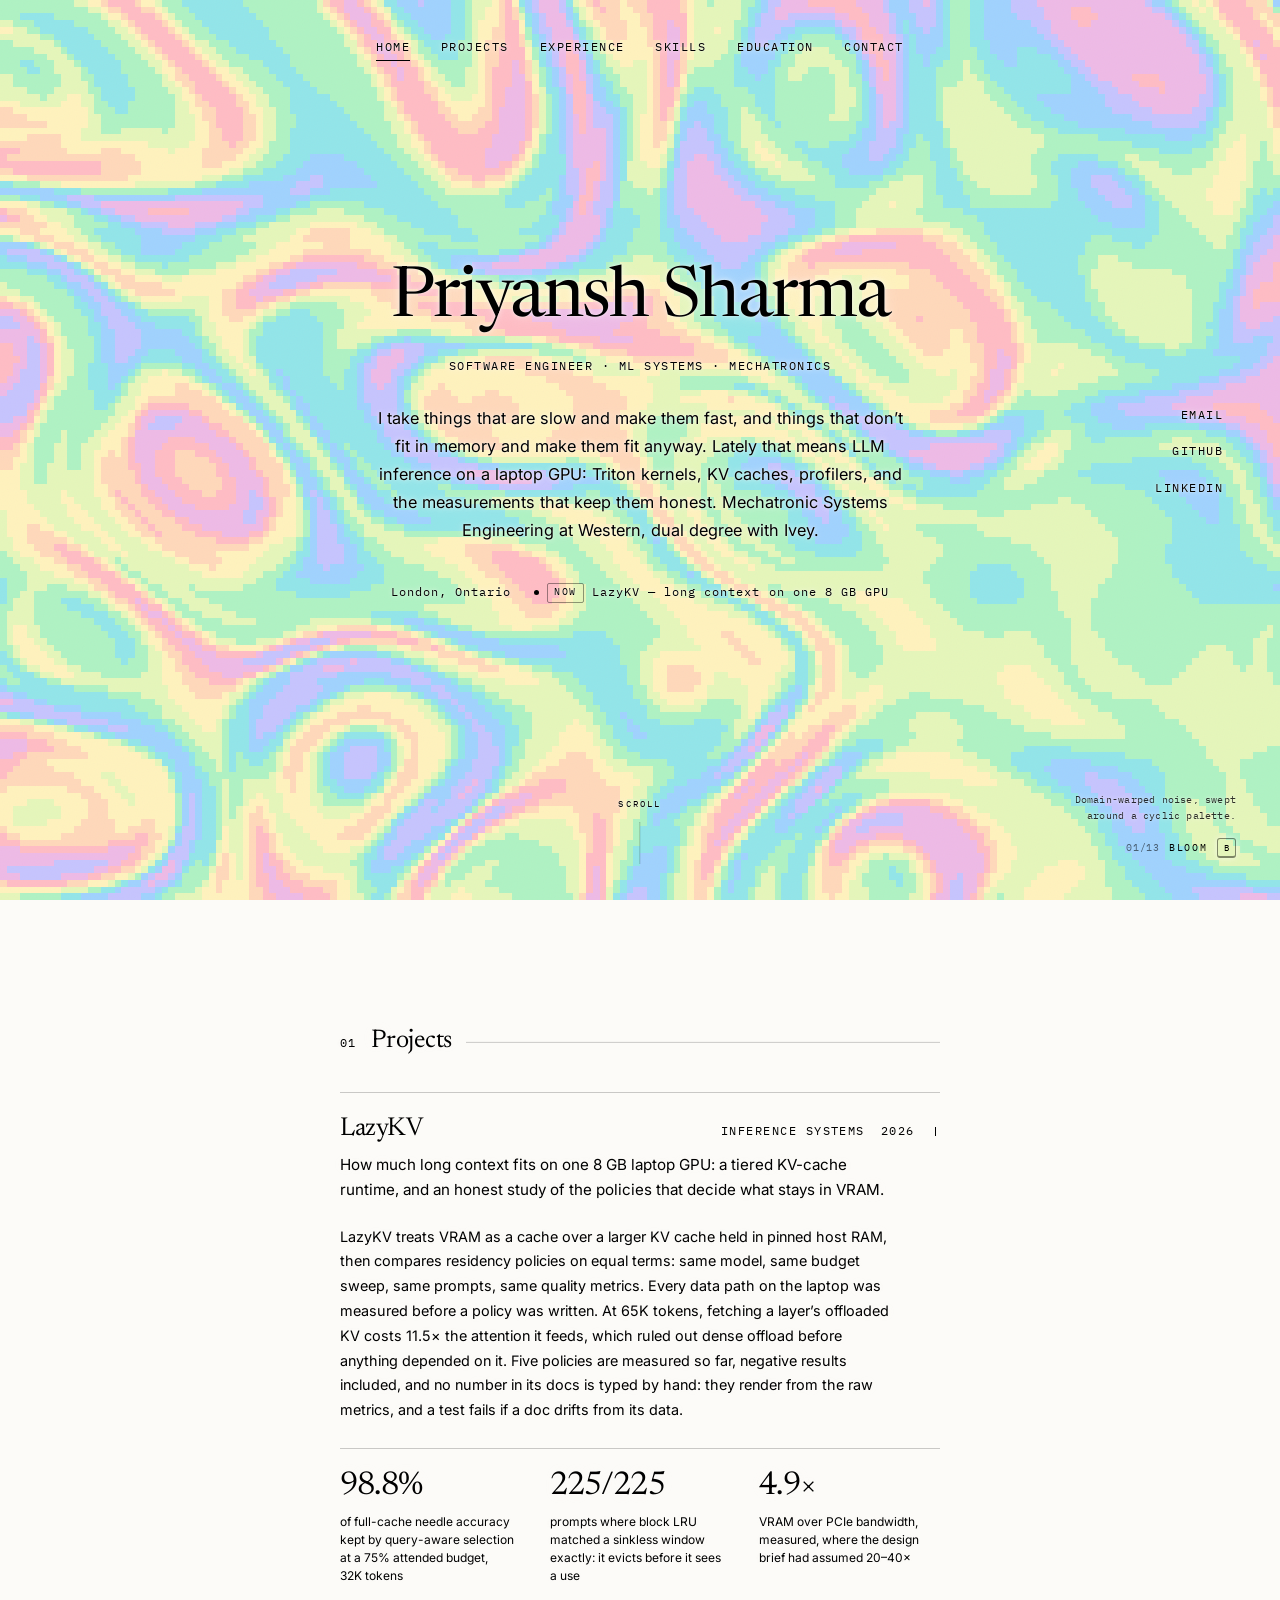
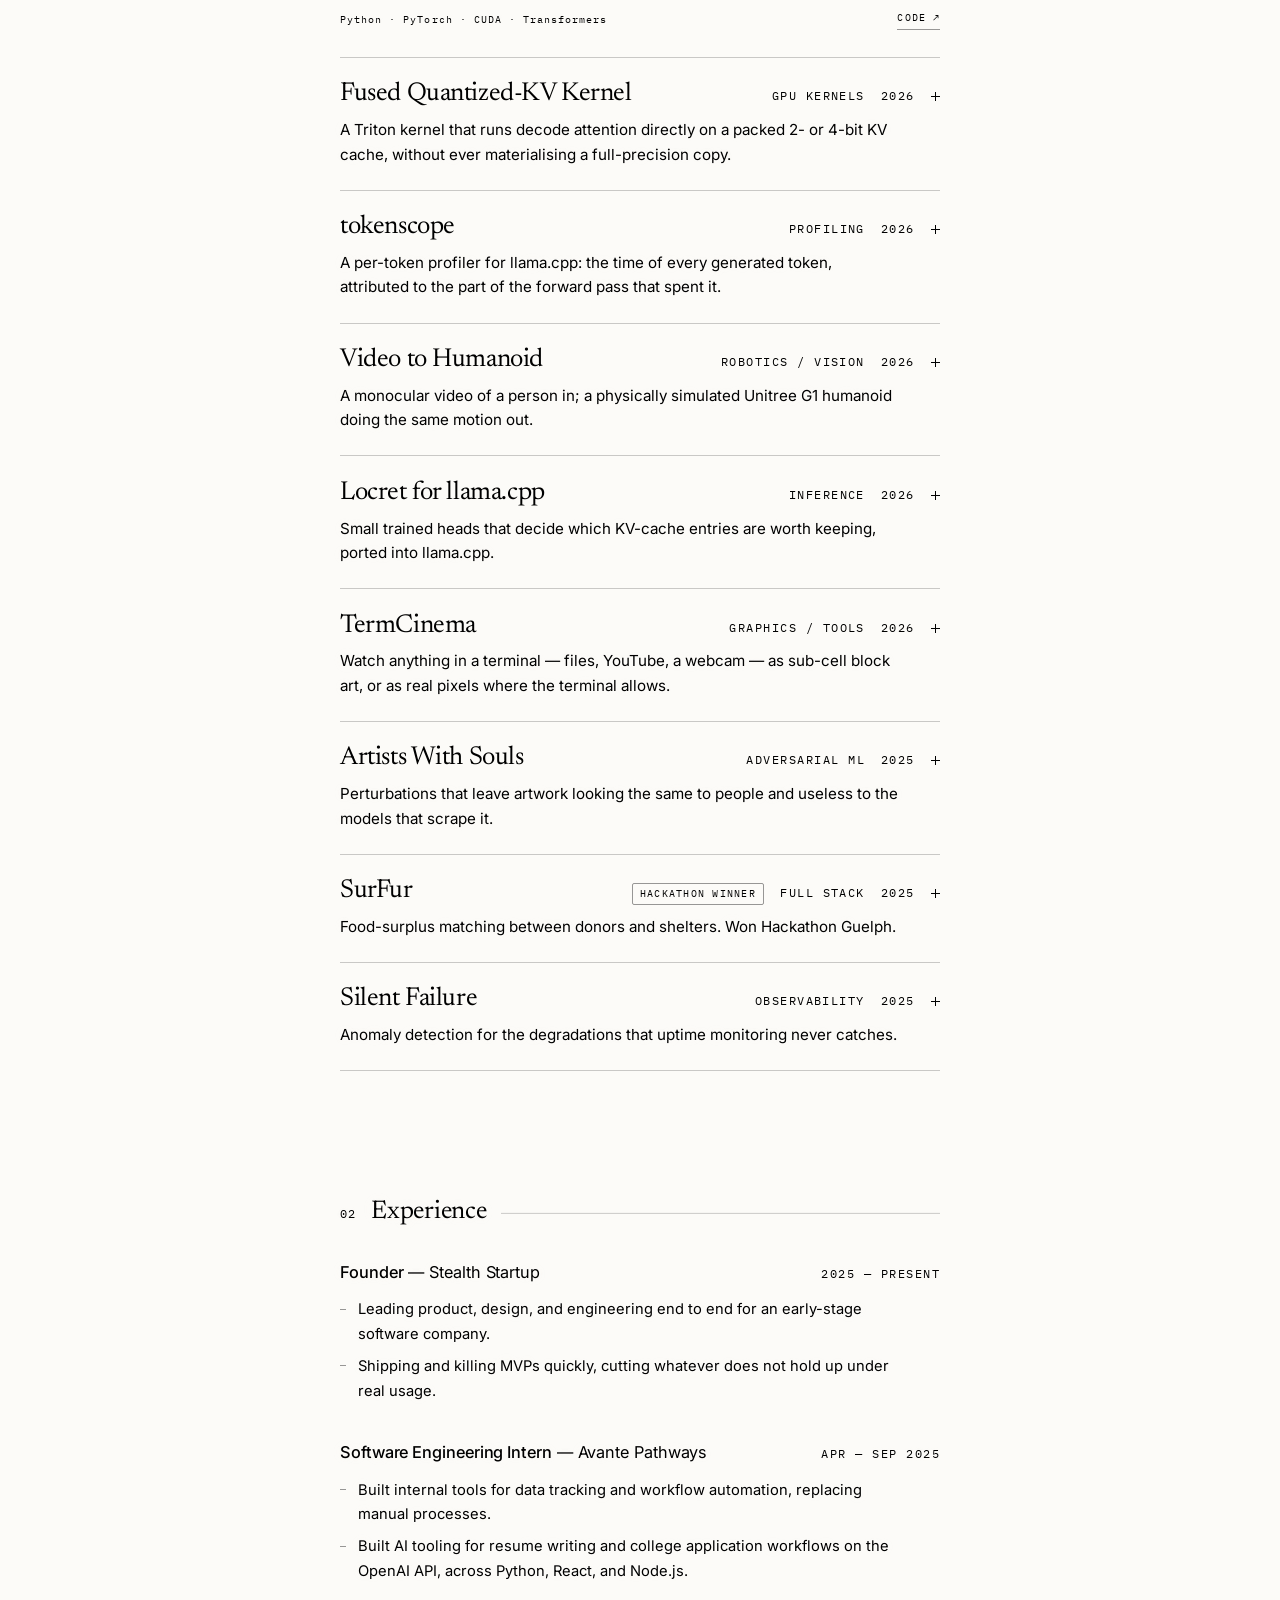
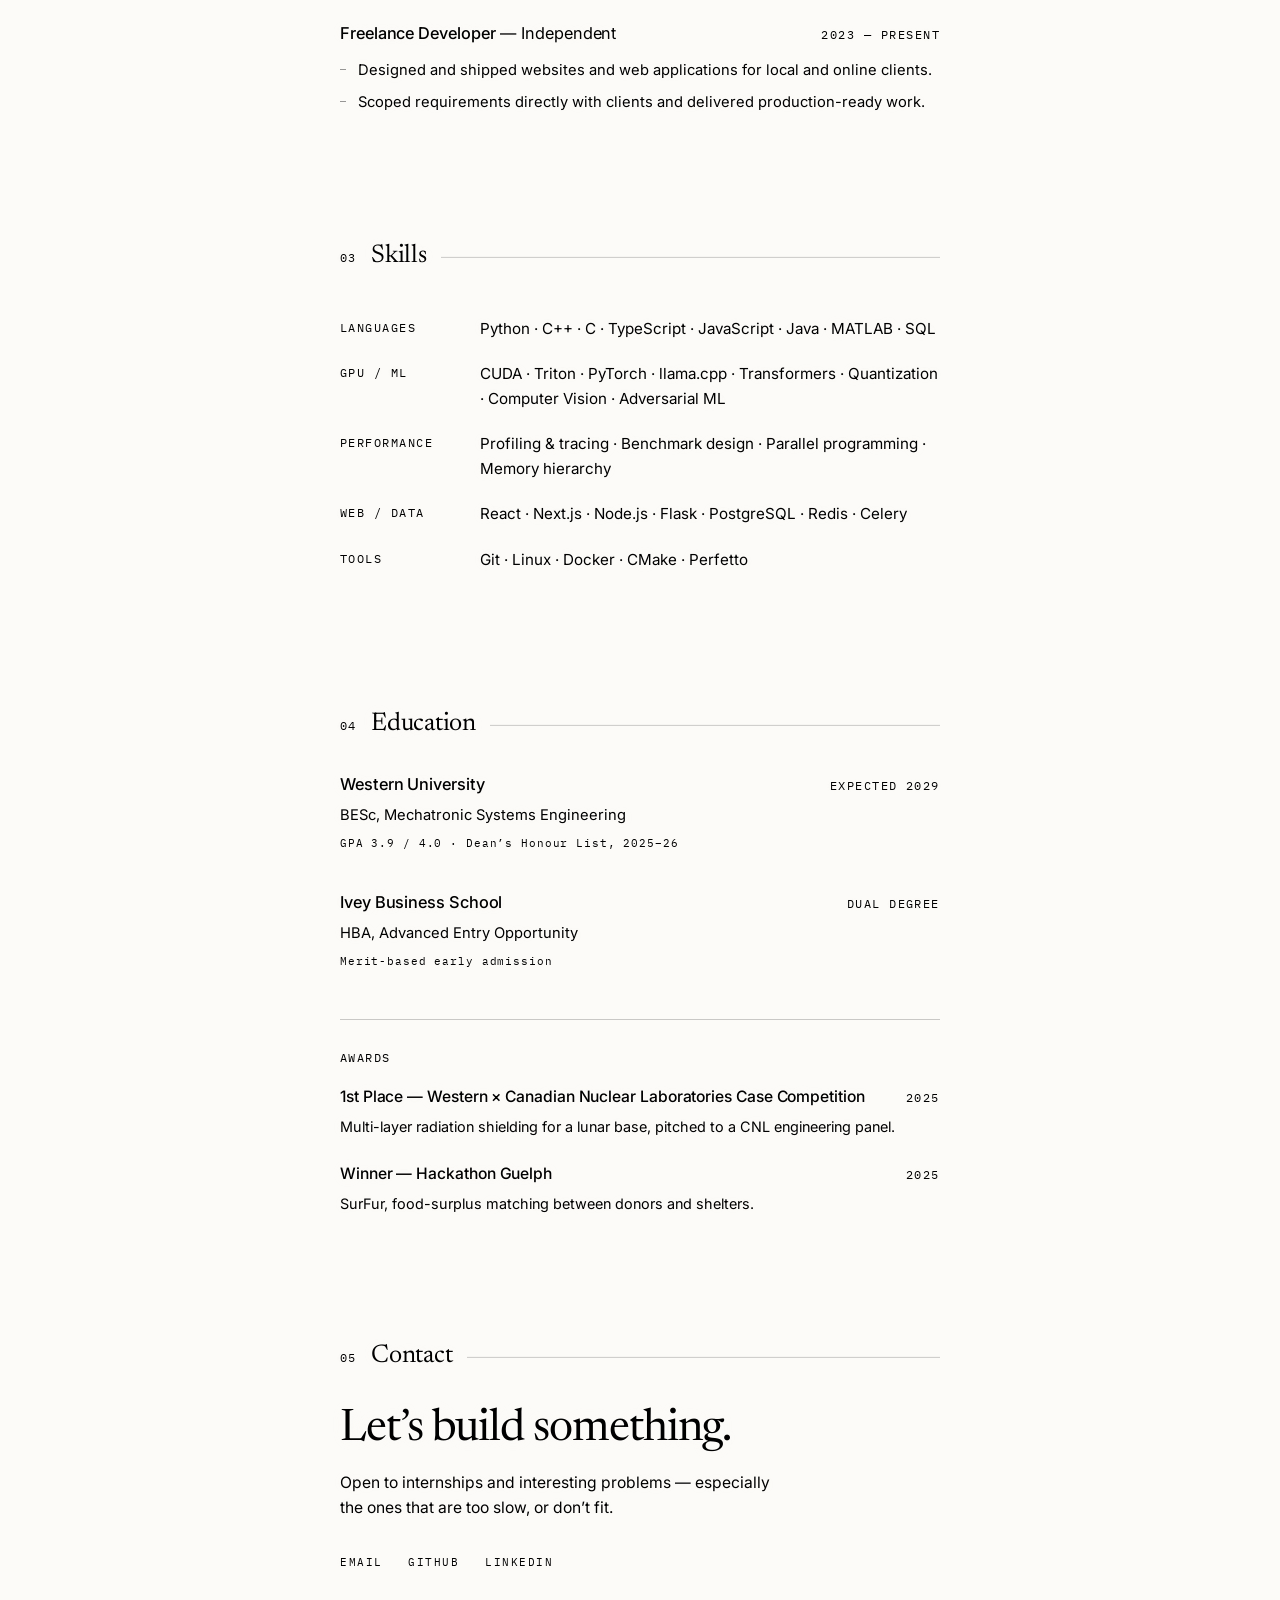
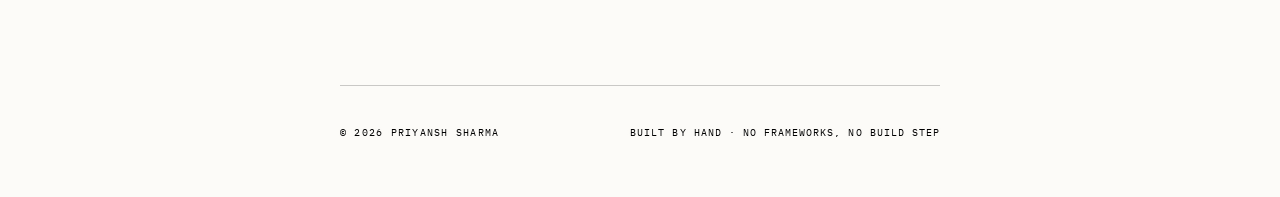
==== commit 4aa1942e: "Add Contours and Ripples backgrounds, restyle Snake, compact the switcher - Contours: drifting topog" ====
--- a/index.html
+++ b/index.html
@@ -79,6 +79,8 @@
     <script defer src="js/backgrounds/galaxies.js"></script>
     <script defer src="js/backgrounds/smoke.js"></script>
     <script defer src="js/backgrounds/starlings.js"></script>
+    <script defer src="js/backgrounds/contours.js"></script>
+    <script defer src="js/backgrounds/ripples.js"></script>
     <script defer src="js/backgrounds/manager.js"></script>
 
     <script defer src="js/data/content.js"></script>
--- a/css/components.css
+++ b/css/components.css
@@ -567,257 +567,122 @@
 
 /* ---- background switcher ------------------------------------------------- */
 
-/* Tucked into the corner and deliberately quiet: small type, a swatch and
-   two arrows, no panel behind any of it, held at part opacity until the
-   pointer comes near. It carries the same halo as the rest of the type. */
+/* One quiet line of type in the corner: a counter, the mode, and a keycap.
+   No panel and no border — it carries the same halo as the rest of the
+   type, which keeps it legible over any of the backgrounds. */
 .switcher {
   position: fixed;
-  right: calc(var(--edge) - 0.35rem);
+  right: var(--edge);
   bottom: calc(var(--edge) - 0.5rem);
   z-index: 30;
+  display: grid;
+  justify-items: end;
   font-family: var(--font-mono);
   color: var(--ink);
-  /* Only the controls catch the pointer; the caption is see-through. */
+}
+
+/* Hung above the control by its bottom edge, so a longer caption grows
+   upward and never moves the button out from under the pointer. */
+.switcher-caption {
+  position: absolute;
+  right: 0;
+  bottom: 100%;
+  width: max-content;
+  max-width: 17rem;
+  padding-bottom: 0.45rem;
+  font-size: 0.64rem;
+  line-height: 1.6;
+  letter-spacing: 0.02em;
+  text-align: right;
+  text-wrap: balance;
+  opacity: 0;
+  transform: translateY(3px);
   pointer-events: none;
-}
-
-/* The bar is the only thing in flow. The caption and the list are hung
-   above it, each anchored by its bottom edge, so a caption of a different
-   length never nudges the list under the pointer. */
-.switcher-bar {
-  position: relative;
-  display: flex;
-  align-items: center;
-  pointer-events: auto;
-  opacity: 0.56;
-  transition: opacity 420ms var(--ease);
-}
-
-.switcher:hover .switcher-bar,
-.switcher:focus-within .switcher-bar,
-.switcher.is-open .switcher-bar {
-  opacity: 1;
-}
-
-.switcher-current {
+  transition: opacity 380ms var(--ease), transform 380ms var(--ease);
+}
+
+.switcher.is-showing .switcher-caption {
+  opacity: 0.8;
+  transform: none;
+}
+
+.switcher-button {
   display: inline-flex;
   align-items: center;
   gap: 0.6rem;
-  padding: 0.5rem 0.3rem;
-  font-size: 0.68rem;
-  letter-spacing: 0.13em;
+  padding: 0.4rem 0;
+  font-size: 0.64rem;
+  letter-spacing: 0.16em;
   text-transform: uppercase;
-}
-
-/* Reserved to the longest name, so the arrows never shuffle. */
-.switcher-name {
-  min-width: 6.7em;
-  text-align: left;
+  opacity: 0.62;
+  transition: opacity 300ms var(--ease);
+}
+
+.switcher-button:hover,
+.switcher-button:focus-visible,
+.switcher.is-showing .switcher-button {
+  opacity: 1;
+}
+
+.switcher-button:focus-visible {
+  outline: 1px solid var(--ink);
+  outline-offset: 3px;
+}
+
+/* The shortcut, drawn as a small key rather than spelled out. */
+.switcher-key {
+  display: inline-grid;
+  place-items: center;
+  width: 1.2rem;
+  height: 1.2rem;
+  font: inherit;
+  font-size: 0.58rem;
+  letter-spacing: 0;
+  line-height: 1;
+  border: 1px solid color-mix(in srgb, var(--ink) 45%, transparent);
+  border-bottom-width: 2px;
+  border-radius: 3px;
+  box-shadow: 0 0 6px var(--halo-mid);
+  transition: transform 120ms var(--ease), border-bottom-width 120ms var(--ease);
+}
+
+.switcher-key.is-pressed {
+  animation: switcher-press 220ms var(--ease);
+}
+
+@keyframes switcher-press {
+  40% {
+    transform: translateY(1px);
+    border-bottom-width: 1px;
+  }
+}
+
+.switcher-name.is-changing {
+  animation: switcher-swap 420ms var(--ease);
+}
+
+@keyframes switcher-swap {
+  from {
+    opacity: 0;
+    transform: translateY(3px);
+  }
 }
 
 .switcher-count {
-  font-size: 0.6rem;
+  font-variant-numeric: tabular-nums;
   letter-spacing: 0.06em;
   opacity: 0.55;
-  font-variant-numeric: tabular-nums;
-}
-
-.switcher-swatch {
-  flex: none;
-  width: 8px;
-  height: 8px;
-  border-radius: 50%;
-  background: var(--swatch, currentColor);
-  box-shadow: 0 0 0 1px var(--rule), 0 0 8px var(--halo-mid);
-  transition: box-shadow 320ms var(--ease);
-}
-
-.switcher-step {
-  display: grid;
-  place-items: center;
-  width: 1.6rem;
-  height: 2rem;
-  opacity: 0;
-  transition: opacity 320ms var(--ease), transform 320ms var(--ease);
-}
-
-.switcher-step.is-prev {
-  transform: translateX(5px);
-}
-
-.switcher-step.is-next {
-  transform: translateX(-5px);
-}
-
-.switcher:hover .switcher-step,
-.switcher:focus-within .switcher-step,
-.switcher.is-open .switcher-step {
-  opacity: 0.6;
-  transform: none;
-}
-
-.switcher .switcher-step:hover,
-.switcher .switcher-step:focus-visible {
-  opacity: 1;
-}
-
-.switcher-chevron {
-  width: 6px;
-  height: 6px;
-  border-top: 1px solid currentColor;
-  border-right: 1px solid currentColor;
-  transform: translateX(-1px) rotate(45deg);
-  filter: drop-shadow(0 0 2px var(--halo-core));
-}
-
-.is-prev .switcher-chevron {
-  transform: translateX(1px) rotate(-135deg);
-}
-
-/* What the background is. Surfaces after a change, on hover, and for
-   whichever mode is pointed at in the list, above which it then sits. */
-.switcher-caption {
-  position: absolute;
-  right: 1.9rem;
-  bottom: calc(100% + 0.3rem);
-  width: max-content;
-  max-width: 19rem;
-  font-size: 0.64rem;
-  line-height: 1.6;
-  letter-spacing: 0.03em;
-  text-align: right;
-  text-wrap: balance;
-  opacity: 0;
-  transform: translateY(4px);
-  transition: opacity 480ms var(--ease), transform 480ms var(--ease), bottom 420ms var(--ease);
-}
-
-.switcher.is-open .switcher-caption {
-  bottom: calc(100% + var(--menu-h, 0px) + 0.8rem);
-}
-
-.switcher.is-showing .switcher-caption {
-  opacity: 0.92;
-  transform: none;
-}
-
-/* The full list, opening upward from the name. Columns are fixed widths,
-   so indices, names and swatches line up without a table. */
-.switcher-menu {
-  position: absolute;
-  right: 1.6rem;
-  bottom: calc(100% + 0.2rem);
-  display: grid;
-  justify-items: end;
-  max-height: calc(100vh - 7rem);
-  overflow-y: auto;
-  scrollbar-width: none;
-  visibility: hidden;
-  pointer-events: none;
-  transition: visibility 0s linear 360ms;
-}
-
-.switcher.is-open .switcher-menu {
-  visibility: visible;
-  pointer-events: auto;
-  transition-delay: 0s;
-}
-
-.switcher-option {
-  display: grid;
-  grid-template-columns: 1.3rem 6.7em 8px;
-  align-items: center;
-  column-gap: 0.6rem;
-  padding: 0.26rem 0.3rem;
-  font-size: 0.66rem;
-  letter-spacing: 0.13em;
-  text-transform: uppercase;
-  text-align: left;
-  opacity: 0;
-  transform: translateY(6px);
-  transition: opacity 240ms var(--ease), transform 360ms var(--ease);
-}
-
-/* Opens from the bottom up: the nearest entries arrive first. */
-.switcher.is-open .switcher-option {
-  opacity: 0.55;
-  transform: none;
-  transition-delay: calc(var(--d, 0) * 16ms);
-}
-
-.switcher.is-open .switcher-option:hover,
-.switcher.is-open .switcher-option:focus-visible,
-.switcher.is-open .switcher-option[aria-checked='true'] {
-  opacity: 1;
-}
-
-.switcher-option-index {
-  font-size: 0.56rem;
-  letter-spacing: 0.06em;
-  opacity: 0.6;
-  font-variant-numeric: tabular-nums;
-}
-
-/* The live mode's swatch wears a ring, like a selected radio. */
-.switcher-option[aria-checked='true'] .switcher-swatch {
-  box-shadow: 0 0 0 2px var(--bg-base), 0 0 0 3px var(--ink);
-}
-
-.switcher-hint {
-  display: flex;
-  align-items: center;
-  gap: 0.45rem;
-  margin-top: 0.55rem;
-  padding: 0 0.3rem;
-  font-size: 0.56rem;
-  letter-spacing: 0.1em;
-  text-transform: uppercase;
-  opacity: 0;
-  transition: opacity 240ms var(--ease);
-}
-
-.switcher.is-open .switcher-hint {
-  opacity: 0.55;
-  transition-delay: 200ms;
-}
-
-.switcher-hint span + .switcher-key {
-  margin-left: 0.45rem;
-}
-
-.switcher-key {
-  padding: 1px 4px 2px;
-  font-family: inherit;
-  font-size: 0.56rem;
-  line-height: 1;
-  border: 1px solid var(--rule-strong);
-  border-radius: 2px;
-}
-
-/* The list opens over the column of external links on the right edge;
-   they step aside until it closes. */
-@media (min-width: 881px) {
-  .side-links {
-    transition: opacity 320ms var(--ease), visibility 0s linear 0s;
-  }
-
-  .is-choosing-background .side-links {
-    opacity: 0;
-    visibility: hidden;
-    transition: opacity 240ms var(--ease), visibility 0s linear 240ms;
-  }
-}
-
-/* No hover on a touchscreen: the arrows stay in view, and the keyboard
-   hint has nothing to say. */
+}
+
+/* No keyboard to speak of on a touchscreen: the key would only be noise. */
 @media (hover: none) {
-  .switcher-step {
-    opacity: 0.6;
-    transform: none;
-  }
-
-  .switcher-hint {
+  .switcher-key {
     display: none;
+  }
+
+  .switcher-button {
+    opacity: 0.85;
+    padding: 0.6rem 0;
   }
 }
 
@@ -913,19 +778,11 @@
   }
 
   .switcher {
-    right: 0.55rem;
-    bottom: 0.45rem;
+    right: 0.7rem;
+    bottom: 0.5rem;
   }
 
   .switcher-caption {
-    max-width: 15rem;
-  }
-
-  .switcher-name {
-    min-width: 0;
-  }
-
-  .switcher-option {
-    grid-template-columns: 1.3rem auto 8px;
-  }
-}
+    max-width: 14rem;
+  }
+}
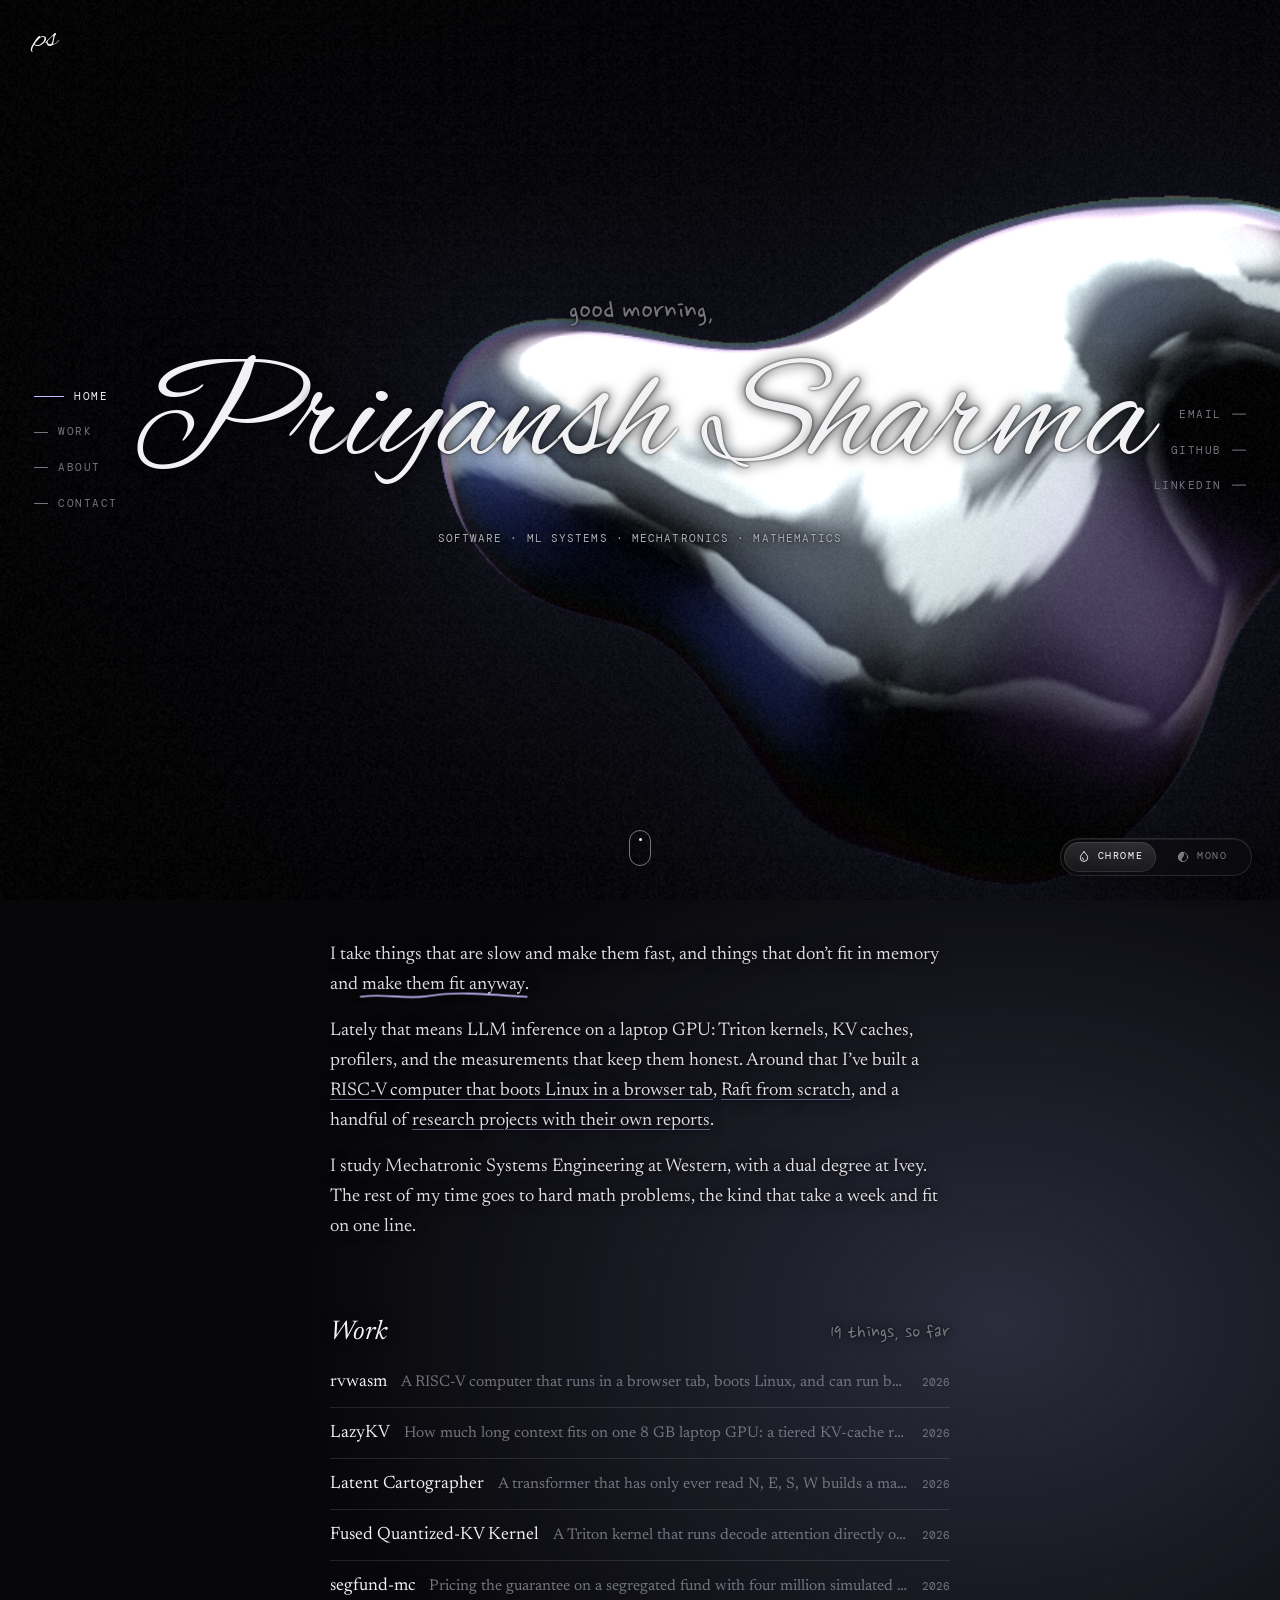
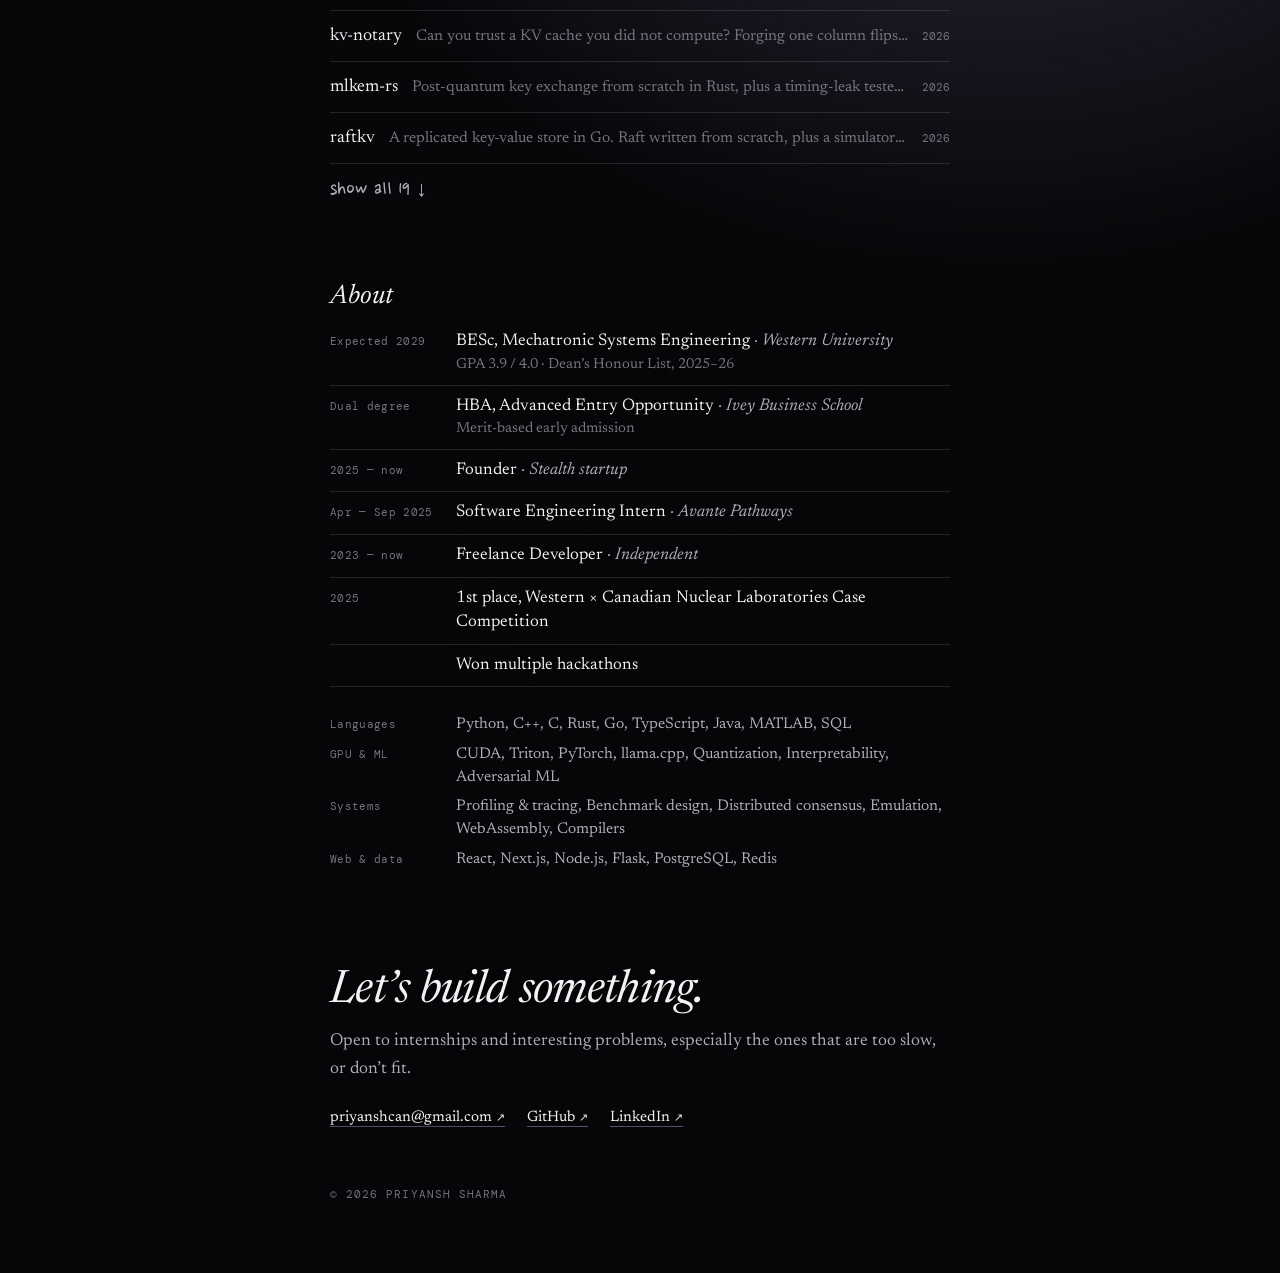
==== commit 26178507: "Redesign the site and add mlkem-rs and segfund-mc Replace the background-switcher layout with the ne" ====
--- a/index.html
+++ b/index.html
@@ -1,94 +1,102 @@
 <!doctype html>
-<html lang="en" data-theme="light">
-  <head>
-    <meta charset="utf-8" />
-    <meta name="viewport" content="width=device-width, initial-scale=1, viewport-fit=cover" />
-    <title>Priyansh Sharma</title>
-    <meta
-      name="description"
-      content="Priyansh Sharma — software engineer working on ML systems and LLM inference: Triton kernels, KV caches and profilers. Mechatronic Systems Engineering at Western University."
-    />
-    <meta name="theme-color" content="#f7f4ee" />
-    <link
-      rel="icon"
-      href="data:image/svg+xml,%3Csvg xmlns='http://www.w3.org/2000/svg' viewBox='0 0 64 64'%3E%3Cdefs%3E%3ClinearGradient id='d' x1='0' x2='1'%3E%3Cstop offset='0' stop-color='%236e2208'/%3E%3Cstop offset='.45' stop-color='%23e8792a'/%3E%3Cstop offset='1' stop-color='%23fff0d2'/%3E%3C/linearGradient%3E%3CradialGradient id='h'%3E%3Cstop offset='.5' stop-color='%23ff9f45' stop-opacity='0'/%3E%3Cstop offset='.62' stop-color='%23ffc27a'/%3E%3Cstop offset='.8' stop-color='%23d4561a' stop-opacity='.45'/%3E%3Cstop offset='1' stop-color='%23d4561a' stop-opacity='0'/%3E%3C/radialGradient%3E%3C/defs%3E%3Crect width='64' height='64' rx='14' fill='%2307070b'/%3E%3Ccircle cx='32' cy='31' r='22' fill='url(%23h)'/%3E%3Ccircle cx='32' cy='31' r='13.2' fill='%23000'/%3E%3Cellipse cx='32' cy='33' rx='29' ry='4.2' fill='url(%23d)'/%3E%3C/svg%3E"
-    />
-    <meta property="og:type" content="website" />
-    <meta property="og:title" content="Priyansh Sharma" />
-    <meta property="og:description" content="Software Engineer · ML Systems · Mechatronics" />
+<html lang="en" data-bg="chrome">
+<head>
+  <meta charset="utf-8">
+  <meta name="viewport" content="width=device-width, initial-scale=1">
+  <title>Priyansh Sharma</title>
+  <meta name="description" content="Priyansh Sharma. Software, ML systems, mechatronics and mathematics. Mechatronic Systems Engineering at Western, dual degree with Ivey.">
+  <meta property="og:title" content="Priyansh Sharma">
+  <meta property="og:description" content="Software, ML systems, mechatronics and mathematics.">
+  <meta property="og:type" content="website">
+  <meta name="theme-color" content="#07070a">
+  <meta name="color-scheme" content="dark">
+  <link rel="icon" href="data:image/svg+xml,%3Csvg xmlns='http://www.w3.org/2000/svg' viewBox='0 0 64 64'%3E%3Cdefs%3E%3CradialGradient id='g' cx='.36' cy='.3' r='.8'%3E%3Cstop offset='0' stop-color='%23fff'/%3E%3Cstop offset='.35' stop-color='%23b9bccb'/%3E%3Cstop offset='.7' stop-color='%2334353f'/%3E%3Cstop offset='1' stop-color='%23a9a4e6'/%3E%3C/radialGradient%3E%3C/defs%3E%3Crect width='64' height='64' rx='14' fill='%2307070a'/%3E%3Ccircle cx='32' cy='32' r='19' fill='url(%23g)'/%3E%3C/svg%3E">
+  <link rel="preconnect" href="https://fonts.googleapis.com">
+  <link rel="preconnect" href="https://fonts.gstatic.com" crossorigin>
+  <link href="https://fonts.googleapis.com/css2?family=Alex+Brush&family=DM+Mono:wght@400;500&family=Nanum+Pen+Script&family=Newsreader:ital,opsz,wght@0,6..72,300..600;1,6..72,300..600&display=swap" rel="stylesheet">
+  <link rel="stylesheet" href="css/style.css">
+  <script>
+    /* Restore this session's background before first paint. */
+    try { var b = sessionStorage.getItem('bg'); if (b === 'mono' || b === 'chrome') document.documentElement.dataset.bg = b; } catch (e) {}
+  </script>
+</head>
+<body>
+  <a class="skip" href="#main">Skip to content</a>
 
-    <link rel="preconnect" href="https://fonts.googleapis.com" />
-    <link rel="preconnect" href="https://fonts.gstatic.com" crossorigin />
-    <link
-      href="https://fonts.googleapis.com/css2?family=Newsreader:ital,opsz,wght@0,6..72,200..400;1,6..72,300&family=Inter:wght@400;500&family=IBM+Plex+Mono:wght@400;500&display=swap"
-      rel="stylesheet"
-    />
+  <!-- Background: liquid chrome / monochrome ink, drawn by a shader (js/scene.js).
+       The veil darkens it once you scroll into the text. -->
+  <canvas class="bg" id="bg" aria-hidden="true"></canvas>
+  <div class="veil" aria-hidden="true"></div>
+  <div class="top-fade" aria-hidden="true"></div>
 
-    <link rel="stylesheet" href="css/base.css" />
-    <link rel="stylesheet" href="css/layout.css" />
-    <link rel="stylesheet" href="css/components.css" />
+  <nav class="nav" aria-label="Sections">
+    <a class="nav-mark" href="#top" aria-label="Back to top">ps</a>
+    <ul>
+      <li><a href="#top">Home</a></li>
+      <li><a href="#work">Work</a></li>
+      <li><a href="#about">About</a></li>
+      <li><a href="#contact">Contact</a></li>
+    </ul>
+  </nav>
 
-    <script>
-      /* Apply the palette of whichever background is about to load before
-         first paint, so a dark mode never flashes light. */
-      (function () {
-        var id = null;
-        try {
-          id = new URLSearchParams(location.search).get('bg') || sessionStorage.getItem('pf.background');
-        } catch (e) {}
-        var dark = { life: 1, snake: 1, horizon: 1, petri: 1, galaxies: 1, smoke: 1 };
-        if (id && dark[id]) document.documentElement.dataset.theme = 'dark';
-      })();
-    </script>
-  </head>
+  <!-- Contact links, pinned to the side on wide screens -->
+  <ul class="side" id="side" aria-label="Contact links"></ul>
 
-  <body>
-    <a class="skip-link" href="#main">Skip to content</a>
+  <main id="main">
+    <header class="hero" id="top">
+      <p class="greeting" id="greeting">hello,</p>
+      <h1 class="name" id="name" aria-label="Priyansh Sharma"></h1>
+      <p class="tagline">Software · ML systems · Mechatronics · Mathematics</p>
+      <a class="cue" href="#intro" aria-label="Scroll down"><span></span></a>
+    </header>
 
-    <!-- Background canvases are mounted here by js/backgrounds/manager.js -->
-    <div id="backdrop" aria-hidden="true"></div>
+    <section class="col" aria-label="Introduction">
+      <div class="intro" id="intro">
+        <p>I take things that are slow and make them fast, and things that don’t fit in memory and <span class="scribble">make them fit anyway<svg viewBox="0 0 200 12" preserveAspectRatio="none" aria-hidden="true"><path pathLength="1" d="M2 7 C 30 2, 52 11, 82 6 S 140 3, 198 7"/></svg></span>.</p>
+        <p>Lately that means LLM inference on a laptop GPU: Triton kernels, KV caches, profilers, and the measurements that keep them honest. Around that I’ve built a <a href="#work" data-open="rvwasm">RISC-V computer that boots Linux in a browser tab</a>, <a href="#work" data-open="raftkv">Raft from scratch</a>, and a handful of <a href="#work" data-open="Latent Cartographer">research projects with their own reports</a>.</p>
+        <p>I study Mechatronic Systems Engineering at Western, with a dual degree at Ivey. The rest of my time goes to hard math problems, the kind that take a week and fit on one line.</p>
+      </div>
+    </section>
 
-    <div id="app"></div>
+    <section class="col section" id="work" aria-labelledby="work-h">
+      <div class="section-head" data-reveal>
+        <h2 id="work-h">Work</h2>
+        <span class="section-note" id="work-count"></span>
+      </div>
+      <ul id="work-list"></ul>
+      <button type="button" class="more" id="more" aria-expanded="false" data-reveal></button>
+    </section>
 
-    <noscript>
-      <div class="noscript">
-        <h1>Priyansh Sharma</h1>
-        <p>Software Engineer · ML Systems · Mechatronics</p>
-        <p>
-          <a href="mailto:priyanshcan@gmail.com">Email</a> ·
-          <a href="https://github.com/PS12007">GitHub</a> ·
-          <a href="https://www.linkedin.com/in/priyansh-sharma-ps12">LinkedIn</a>
-        </p>
+    <section class="col section" id="about" aria-labelledby="about-h">
+      <div class="section-head" data-reveal>
+        <h2 id="about-h">About</h2>
       </div>
-    </noscript>
+      <div class="rows" id="about-rows"></div>
+      <dl class="skills" id="skills"></dl>
+    </section>
 
-    <!-- Order matters: libs, then backgrounds, then content, then boot. -->
-    <script defer src="js/lib/util.js"></script>
-    <script defer src="js/lib/noise.js"></script>
-    <script defer src="js/lib/pointer.js"></script>
+    <footer class="col contact" id="contact">
+      <h2 class="contact-h" data-reveal>Let’s build something.</h2>
+      <p class="prose" data-reveal>Open to internships and interesting problems, especially the ones that are too slow, or don’t fit.</p>
+      <ul class="contact-links" id="contact-links" data-reveal></ul>
+      <p class="colophon">© <span id="year"></span> Priyansh Sharma</p>
+    </footer>
+  </main>
 
-    <script defer src="js/backgrounds/base.js"></script>
-    <script defer src="js/backgrounds/pixel-bloom.js"></script>
-    <script defer src="js/backgrounds/life.js"></script>
-    <script defer src="js/backgrounds/prism.js"></script>
-    <script defer src="js/backgrounds/snake.js"></script>
-    <script defer src="js/backgrounds/pixel-waves.js"></script>
-    <script defer src="js/backgrounds/horizon.js"></script>
-    <script defer src="js/backgrounds/turing.js"></script>
-    <script defer src="js/backgrounds/petri.js"></script>
-    <script defer src="js/backgrounds/galaxies.js"></script>
-    <script defer src="js/backgrounds/smoke.js"></script>
-    <script defer src="js/backgrounds/starlings.js"></script>
-    <script defer src="js/backgrounds/contours.js"></script>
-    <script defer src="js/backgrounds/ripples.js"></script>
-    <script defer src="js/backgrounds/manager.js"></script>
+  <!-- Background mode switch -->
+  <div class="switch" role="radiogroup" aria-label="Background">
+    <button type="button" role="radio" data-bg="chrome" aria-checked="true" title="Liquid chrome">
+      <svg viewBox="0 0 24 24" aria-hidden="true"><path d="M12 3.2c3.4 3.5 6.300 6.300 6.300 10.100a6.300 6.300 0 0 1-12.600 0c0-3.800 2.900-6.600 6.300-10.100Z"/><path d="M9.300 13.500a2.900 2.900 0 0 0 2 2.800"/></svg>
+      <span>Chrome</span>
+    </button>
+    <button type="button" role="radio" data-bg="mono" aria-checked="false" title="Monochrome ink">
+      <svg viewBox="0 0 24 24" aria-hidden="true"><circle cx="12" cy="12" r="8"/><path class="fill" d="M12 4a8 8 0 0 0 0 16c-2.700-1.600-2.700-5.400 0-8s2.700-6.400 0-8Z"/></svg>
+      <span>Mono</span>
+    </button>
+  </div>
 
-    <script defer src="js/data/content.js"></script>
-    <script defer src="js/components/render.js"></script>
-    <script defer src="js/components/nav.js"></script>
-    <script defer src="js/components/switcher.js"></script>
-    <script defer src="js/components/reveal.js"></script>
-
-    <script defer src="js/main.js"></script>
-  </body>
+  <script src="js/content.js"></script>
+  <script src="js/scene.js"></script>
+  <script src="js/main.js"></script>
+</body>
 </html>
--- a/css/style.css
+++ b/css/style.css
@@ -0,0 +1,213 @@
+:root {
+  --bg: #07070a;
+  --ink: #f2f2f4;
+  --ink-2: #aeaeb8;
+  --ink-3: #74747f;
+  --line: #f2f2f41f;
+  --accent: #c3bdff;
+  --serif: 'Newsreader', 'Iowan Old Style', Georgia, serif;
+  --script: 'Alex Brush', 'Snell Roundhand', cursive;
+  --pen: 'Nanum Pen Script', 'Bradley Hand', cursive;
+  --mono: 'DM Mono', ui-monospace, 'SF Mono', Menlo, monospace;
+  --col: 620px;
+  --ease: cubic-bezier(.2, .7, .2, 1);
+  color-scheme: dark;
+}
+
+*, *::before, *::after { box-sizing: border-box; }
+html { scroll-behavior: smooth; scroll-padding-top: 90px; -webkit-text-size-adjust: 100%; }
+body {
+  margin: 0; background: var(--bg); color: var(--ink);
+  font-family: var(--serif); font-size: 17.5px; line-height: 1.6; font-optical-sizing: auto;
+  -webkit-font-smoothing: antialiased; text-rendering: optimizeLegibility; overflow-x: hidden;
+}
+::selection { background: color-mix(in srgb, var(--accent) 27%, transparent); }
+a { color: inherit; }
+h1, h2, p, ul, dl, dd { margin: 0; padding: 0; }
+ul { list-style: none; }
+button { font: inherit; color: inherit; background: none; border: 0; padding: 0; cursor: pointer; }
+:focus-visible { outline: 2px solid var(--accent); outline-offset: 3px; border-radius: 4px; }
+.skip { position: fixed; left: 12px; top: -60px; z-index: 50; background: var(--bg); padding: 8px 14px; border-radius: 8px; }
+.skip:focus { top: 12px; }
+
+/* ---------------------------------------------------------------- background */
+/* The canvas fades in over a plain CSS fallback, which is all there is without WebGL. */
+html { background: var(--bg); }
+html[data-bg='chrome'] body { background: radial-gradient(90vmax 70vmax at 78% 46%, #2b2c3c, transparent 60%), var(--bg); }
+html[data-bg='mono'] body { background: radial-gradient(80vmax 60vmax at 80% 30%, #26262a, transparent 62%), var(--bg); }
+.bg, .veil { position: fixed; inset: 0; width: 100%; height: 100%; pointer-events: none; }
+.bg { z-index: 0; animation: fade 2.6s ease both; }
+.veil { z-index: 1; background: var(--bg); opacity: var(--veil, 0); }
+@keyframes fade { from { opacity: 0; } }
+.top-fade {
+  position: fixed; left: 0; right: 0; top: 0; height: 96px; z-index: 8; pointer-events: none;
+  -webkit-backdrop-filter: blur(12px); backdrop-filter: blur(12px);
+  -webkit-mask-image: linear-gradient(180deg, #000 35%, transparent); mask-image: linear-gradient(180deg, #000 35%, transparent);
+  background: linear-gradient(180deg, #07070ad9, transparent);
+}
+
+/* ---------------------------------------------------------------- nav + side links
+   Wide screens: sections down the left edge, contact links down the right.
+   Narrow screens: one bar across the top. */
+.nav { position: fixed; z-index: 10; left: 34px; top: 0; bottom: 0; display: flex; flex-direction: column; justify-content: center; pointer-events: none; animation: fade 1.2s ease 1.6s both; }
+.nav > * { pointer-events: auto; }
+.nav-mark { position: absolute; top: 24px; left: 0; font-family: var(--script); font-size: 32px; line-height: 1; text-decoration: none; transition: color .3s; }
+.nav-mark:hover { color: var(--accent); }
+.nav ul { display: grid; gap: 4px; }
+.nav li a, .side a {
+  display: flex; align-items: center; gap: 10px; padding: 7px 0; text-decoration: none;
+  font-family: var(--mono); font-size: 11px; letter-spacing: .14em; text-transform: uppercase; color: var(--ink-3);
+  transition: color .3s;
+}
+.nav li a::before, .side a::after { content: ''; width: 14px; height: 1px; background: currentColor; transition: width .45s var(--ease), background-color .3s; }
+.nav li a:hover, .side a:hover { color: var(--ink); }
+.nav li a:hover::before, .side a:hover::after { width: 30px; background: var(--accent); }
+.nav li a.on { color: var(--ink); }
+.nav li a.on::before { width: 30px; background: var(--accent); }
+
+.side { position: fixed; z-index: 10; right: 34px; top: 50%; translate: 0 -50%; display: grid; gap: 4px; justify-items: end; animation: fade 1.2s ease 1.8s both; }
+
+/* ---------------------------------------------------------------- background switch */
+:root { transition: --accent 1.2s; }
+html[data-bg='mono'] { --accent: #ffffff; }
+.switch {
+  position: fixed; z-index: 10; right: 28px; bottom: 24px; display: flex; padding: 3px; border-radius: 999px;
+  background: #0c0c1099; border: 1px solid #ffffff1f;
+  -webkit-backdrop-filter: blur(14px) saturate(1.4); backdrop-filter: blur(14px) saturate(1.4);
+  box-shadow: 0 10px 30px -14px #000, inset 0 1px 0 #ffffff14;
+  animation: fade 1.2s ease 2s both;
+}
+.switch::before {
+  content: ''; position: absolute; top: 3px; bottom: 3px; left: 3px; width: calc(50% - 3px); border-radius: 999px;
+  background: linear-gradient(180deg, #ffffff24, #ffffff0d); box-shadow: inset 0 0 0 1px #ffffff1a;
+  transition: transform .6s var(--ease);
+}
+html[data-bg='mono'] .switch::before { transform: translateX(100%); }
+.switch button {
+  position: relative; display: flex; align-items: center; justify-content: center; gap: 7px; width: 92px; height: 30px; border-radius: 999px;
+  font-family: var(--mono); font-size: 9.5px; letter-spacing: .16em; text-transform: uppercase; color: #ffffff73;
+  transition: color .4s;
+}
+.switch button:hover { color: #ffffffc4; }
+.switch button[aria-checked='true'] { color: #fff; }
+.switch svg { width: 14px; height: 14px; fill: none; stroke: currentColor; stroke-width: 1.5; stroke-linecap: round; stroke-linejoin: round; }
+.switch svg .fill { fill: currentColor; stroke: none; }
+
+/* ---------------------------------------------------------------- layout */
+main { position: relative; z-index: 4; text-shadow: 0 0 14px #07070a, 0 0 3px #07070acc; }
+.col { width: min(100%, calc(var(--col) + 48px)); margin: 0 auto; padding: 0 24px; }
+.section { padding-top: 76px; }
+.section-head { display: flex; align-items: baseline; justify-content: space-between; gap: 16px; margin-bottom: 10px; }
+.section-head h2 { font-weight: 400; font-style: italic; font-size: 27px; line-height: 1.1; }
+.section-note { font-family: var(--pen); font-size: 21px; color: var(--ink-3); line-height: 1; }
+.prose { color: var(--ink-2); }
+
+[data-reveal] { opacity: 0; transform: translateY(12px); filter: blur(5px); transition: opacity .8s var(--ease), transform .8s var(--ease), filter .8s var(--ease); transition-delay: calc(var(--r, 0) * 45ms); }
+[data-reveal].in { opacity: 1; transform: none; filter: none; }
+
+/* ---------------------------------------------------------------- hero */
+.hero { min-height: 100svh; display: flex; flex-direction: column; align-items: center; justify-content: center; text-align: center; padding: 0 24px 6vh; position: relative; width: 100%; }
+.cue { position: absolute; left: 50%; bottom: 34px; translate: -50% 0; width: 22px; height: 36px; border: 1px solid var(--ink-3); border-radius: 999px; animation: fade 1.2s ease 2.8s both; transition: border-color .3s, opacity .5s; }
+.cue:hover { border-color: var(--ink); }
+.cue span { position: absolute; left: 50%; top: 7px; width: 3px; height: 3px; margin-left: -1.5px; border-radius: 50%; background: var(--ink); animation: cue 2.2s cubic-bezier(.6, 0, .3, 1) 3s infinite; }
+@keyframes cue { 0% { transform: translateY(0); opacity: 0; } 20% { opacity: 1; } 70% { transform: translateY(15px); opacity: 1; } 100% { transform: translateY(15px); opacity: 0; } }
+.scrolled .cue { opacity: 0; pointer-events: none; }
+.greeting { font-family: var(--pen); font-size: clamp(22px, 2.4vw, 30px); line-height: 1; color: var(--ink-3); margin-left: 3px; animation: word-in .9s var(--ease) .4s both; }
+.name { font-family: var(--script); font-weight: 400; font-size: clamp(50px, 13.5vw, 150px); line-height: 1.05; margin: 6px 0 0; white-space: nowrap; padding: .08em 0 .02em; }
+.name span { display: inline-block; animation: write .42s cubic-bezier(.4, 0, .5, 1) both; animation-delay: calc(.7s + var(--i) * 85ms); }
+.name span.sp { width: .22em; }
+@keyframes write {
+  from { opacity: 0; clip-path: inset(-60% 110% -60% -60%); }
+  12% { opacity: 1; }
+  to { opacity: 1; clip-path: inset(-60% -60% -60% -60%); }
+}
+.tagline { font-family: var(--mono); font-size: 11px; letter-spacing: .1em; text-transform: uppercase; color: var(--ink-2); margin-top: 22px; display: flex; flex-wrap: wrap; justify-content: center; max-width: 100%; line-height: 1.9; animation: word-in 1s var(--ease) 2.1s both; }
+
+.intro { padding-top: 40px; font-size: 18.5px; line-height: 1.62; color: #dcdce2; }
+.intro p + p { margin-top: 16px; }
+.intro .w { opacity: 0; }
+.intro.in .w { animation: word-in .8s var(--ease) both; animation-delay: calc(var(--w) * 14ms); }
+@keyframes word-in { from { opacity: 0; filter: blur(7px); } to { opacity: 1; filter: blur(0); } }
+.intro a { text-decoration: underline; text-decoration-color: transparent; text-decoration-thickness: 1px; text-underline-offset: 4px; transition: color .25s, text-decoration-color .9s ease 1.5s; }
+.intro.in a { text-decoration-color: color-mix(in srgb, var(--accent) 50%, transparent); }
+.intro a:hover { color: var(--accent); }
+.scribble { position: relative; white-space: nowrap; }
+.scribble svg { position: absolute; left: -2%; bottom: -7px; width: 104%; height: 10px; overflow: visible; }
+.scribble path { fill: none; stroke: var(--accent); stroke-width: 1.6; stroke-linecap: round; vector-effect: non-scaling-stroke; stroke-dasharray: 1; stroke-dashoffset: 1; opacity: 0; }
+.intro.in .scribble path { animation: draw .9s cubic-bezier(.5, 0, .2, 1) .9s forwards; }
+@keyframes draw { from { opacity: 1; } to { opacity: 1; stroke-dashoffset: 0; } }
+
+/* ---------------------------------------------------------------- work: one line per project */
+.proj { border-bottom: 1px solid var(--line); }
+.proj[hidden] { display: none; }
+.proj-head { width: 100%; text-align: left; display: flex; align-items: baseline; gap: 14px; padding: 11px 0 10px; }
+.proj-title { flex: none; font-size: 18px; transition: color .3s; }
+.proj-sum { flex: 1; min-width: 0; color: var(--ink-3); font-size: 15.5px; white-space: nowrap; overflow: hidden; text-overflow: ellipsis; transition: color .3s, opacity .3s; }
+.proj-year { flex: none; font-family: var(--mono); font-size: 11px; color: var(--ink-3); }
+.badge { font-family: var(--pen); font-size: 19px; color: var(--accent); line-height: 1; margin-left: 9px; }
+.proj-head:hover .proj-title, .proj.open .proj-title { color: var(--accent); }
+.proj-head:hover .proj-sum { color: var(--ink-2); }
+.proj.open .proj-sum { opacity: 0; }
+
+.proj-body { display: grid; grid-template-rows: 0fr; transition: grid-template-rows .55s var(--ease); }
+.proj.open .proj-body { grid-template-rows: 1fr; }
+.proj-inner { overflow: hidden; min-height: 0; opacity: 0; transition: opacity .45s var(--ease); }
+.proj.open .proj-inner { opacity: 1; transition-delay: .1s; }
+.proj-detail { color: var(--ink-2); font-size: 16px; line-height: 1.6; }
+.stats { margin-top: 14px; display: grid; gap: 5px; }
+.stats li { display: grid; grid-template-columns: 112px 1fr; gap: 14px; align-items: baseline; font-size: 14.5px; line-height: 1.45; color: var(--ink-2); }
+.stats b { font-weight: 400; font-style: italic; font-size: 18px; color: var(--accent); white-space: nowrap; }
+.proj-foot { display: flex; flex-wrap: wrap; align-items: center; justify-content: space-between; gap: 10px 20px; margin: 16px 0 18px; }
+.tech { font-family: var(--mono); font-size: 10.5px; letter-spacing: .04em; color: var(--ink-3); }
+.plinks { display: flex; gap: 16px; }
+.plinks a, .contact-links a { text-decoration: none; font-size: 15px; border-bottom: 1px solid color-mix(in srgb, var(--accent) 44%, transparent); padding-bottom: 1px; transition: color .25s, border-color .25s; }
+.plinks a:hover, .contact-links a:hover { color: var(--accent); border-color: var(--accent); }
+.arr { font-family: var(--mono); font-size: 11px; }
+.more { margin-top: 14px; font-family: var(--pen); font-size: 22px; line-height: 1; color: var(--ink-2); transition: color .3s; }
+.more:hover { color: var(--accent); }
+
+/* ---------------------------------------------------------------- about */
+.row { display: grid; grid-template-columns: 112px 1fr; gap: 14px; align-items: baseline; padding: 9px 0; border-bottom: 1px solid var(--line); }
+.row-when, .skills dt { font-family: var(--mono); font-size: 11px; letter-spacing: .03em; color: var(--ink-3); }
+.row-what { font-size: 17px; line-height: 1.4; }
+.row-what em { color: var(--ink-2); }
+.row-what small { display: block; font-size: 14.5px; color: var(--ink-3); margin-top: 1px; }
+.skills { margin-top: 26px; display: grid; gap: 6px; }
+.skills div { display: grid; grid-template-columns: 112px 1fr; gap: 14px; align-items: baseline; }
+.skills dd { font-size: 15.5px; color: var(--ink-2); line-height: 1.5; }
+
+/* ---------------------------------------------------------------- contact */
+.contact { padding-top: 96px; padding-bottom: 70px; }
+.contact-h { font-weight: 400; font-style: italic; font-size: clamp(34px, 7vw, 46px); line-height: 1.08; letter-spacing: -.015em; margin-bottom: 10px; }
+.contact-links { display: flex; flex-wrap: wrap; gap: 8px 22px; margin-top: 20px; }
+.colophon { margin-top: 56px; font-family: var(--mono); font-size: 10.5px; letter-spacing: .1em; text-transform: uppercase; color: var(--ink-3); }
+
+/* ---------------------------------------------------------------- small screens */
+@media (min-width: 1001px) { .top-fade { display: none; } }
+@media (max-width: 1000px) {
+  .side { display: none; }
+  .nav { left: 0; right: 0; bottom: auto; flex-direction: row; align-items: center; justify-content: space-between; padding: 12px 20px; pointer-events: auto; }
+  .nav-mark { position: static; font-size: 28px; }
+  .nav ul { display: flex; gap: 18px; }
+  .nav li:first-child { display: none; }
+  .nav li a { padding: 6px 0; font-size: 10.5px; }
+  .nav li a::before { display: none; }
+  .nav li a.on { color: var(--accent); }
+}
+@media (max-width: 640px) {
+  .switch { right: 14px; bottom: 14px; }
+  .switch button { width: 40px; }
+  .switch button span { display: none; }
+  body { font-size: 16.5px; }
+  .intro { font-size: 17.5px; }
+  .proj-head { flex-wrap: wrap; gap: 0 12px; }
+  .proj-title { flex: 1; }
+  .proj-sum { flex-basis: 100%; order: 3; white-space: normal; font-size: 14.5px; line-height: 1.4; margin-top: 2px; }
+  .proj.open .proj-sum { display: none; }
+  .stats li, .row, .skills div { grid-template-columns: 1fr; gap: 0; }
+  .skills { gap: 12px; }
+}
+@media (prefers-reduced-motion: reduce) {
+  html { scroll-behavior: auto; }
+  *, *::before, *::after { animation-duration: .001s !important; animation-delay: 0s !important; transition-duration: .001s !important; transition-delay: 0s !important; }
+}
